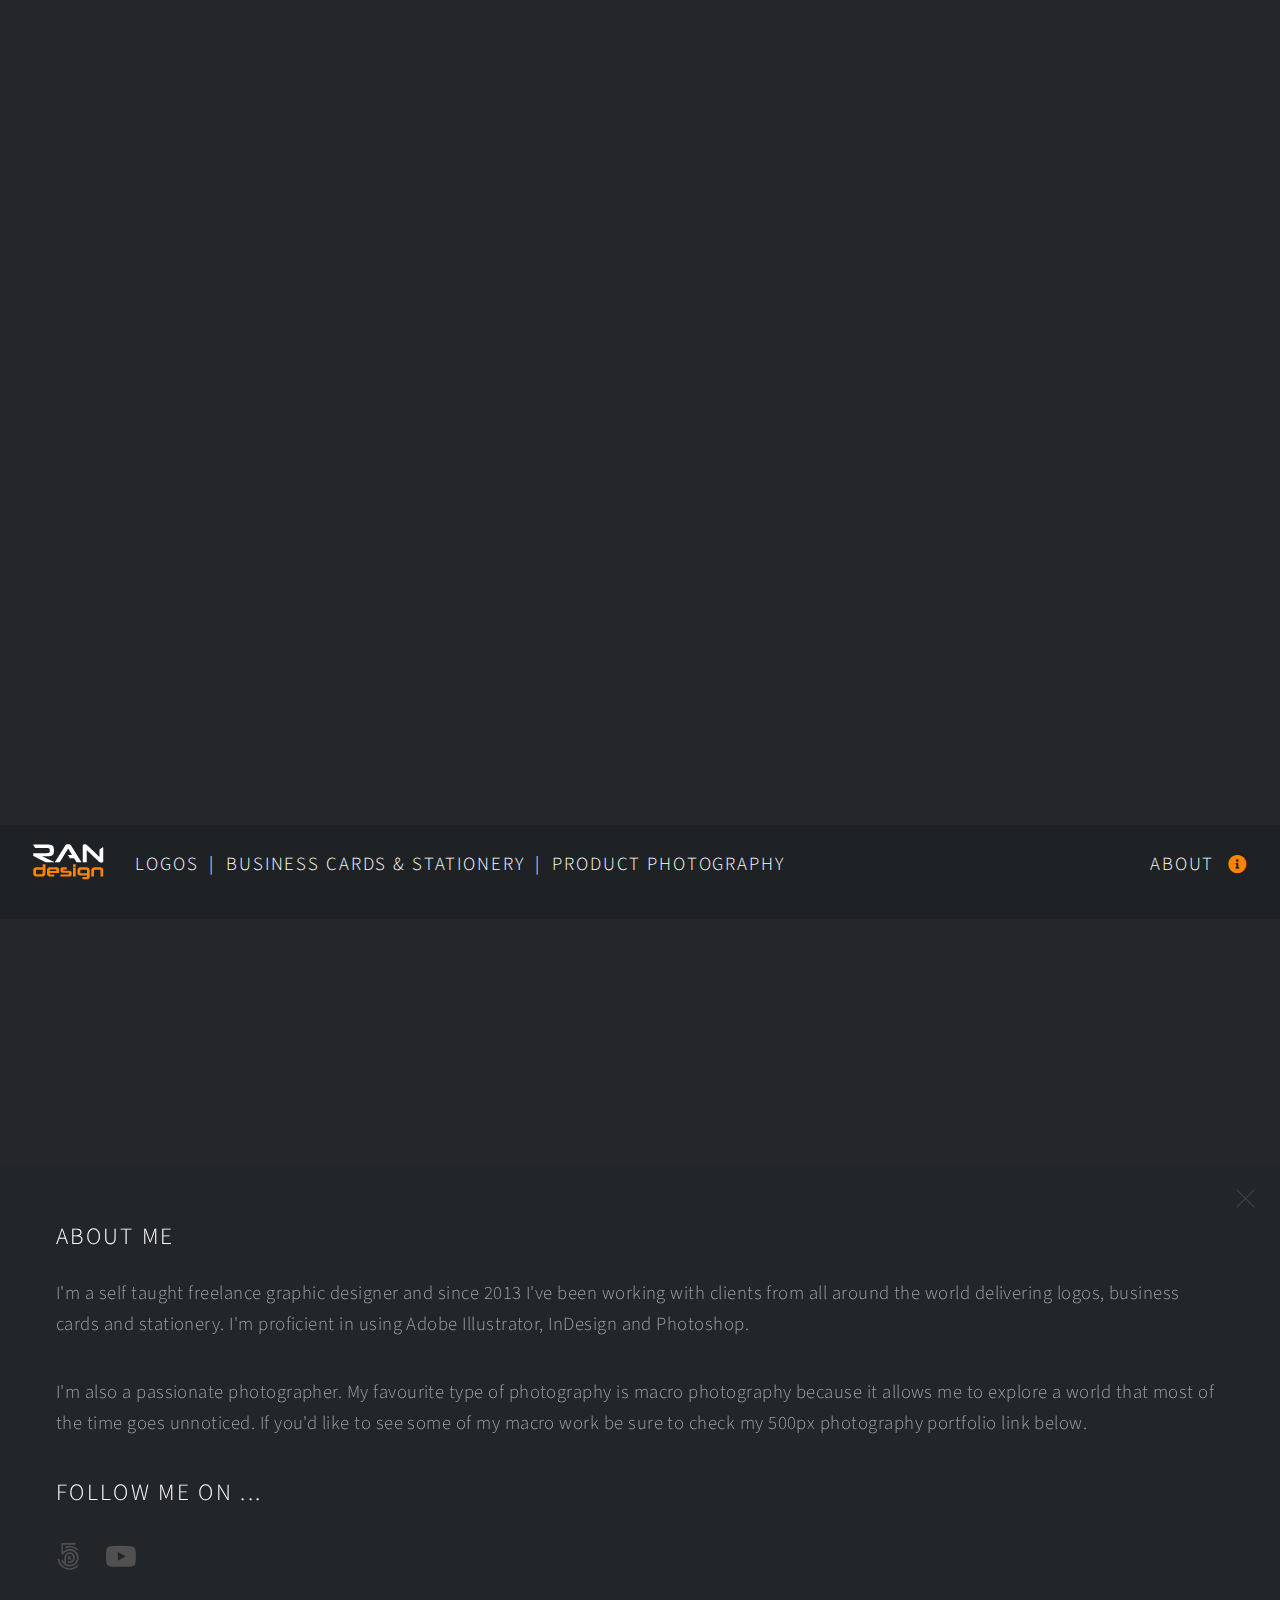
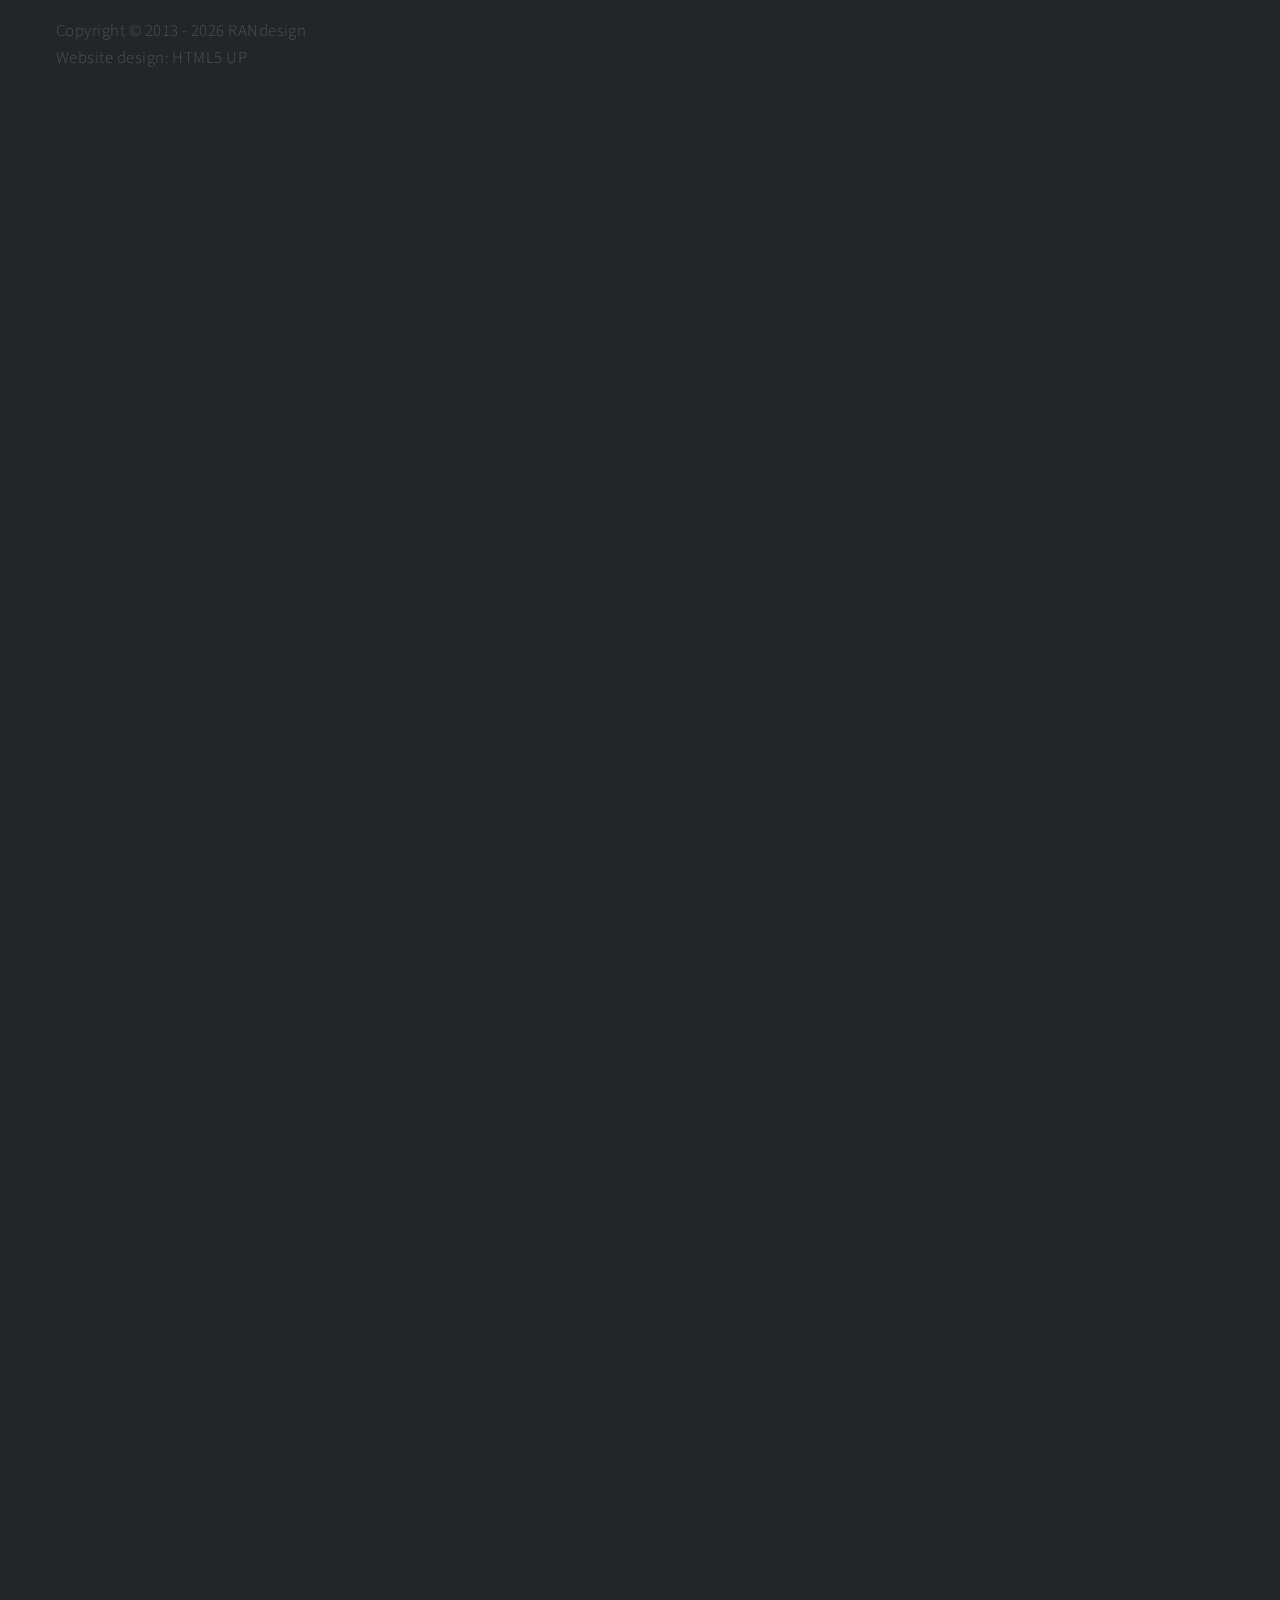
==== index.html @ d8bdd31c "Add files via upload" ====
<!DOCTYPE HTML>
<!--
	Multiverse by HTML5 UP
	html5up.net | @ajlkn
	Free for personal and commercial use under the CCA 3.0 license (html5up.net/license)
-->
<html>
	<head>
		<title>RAN Design Portfolio - Logos</title>
		<meta charset="utf-8" />
		<meta name="robots" content="noindex" />
		<meta name="viewport" content="width=device-width, initial-scale=1, user-scalable=no" />
		<link rel="stylesheet" href="assets/css/main.css" />
		<link rel="icon" type="image/png" href="/favicon.png">
		<noscript><link rel="stylesheet" href="assets/css/noscript.css" /></noscript>
	</head>
	<body class="is-preload">

		<!-- Wrapper -->
			<div id="wrapper">

				<!-- Header -->
					<header id="header">
						<h1><img src="Logo.png" alt="" /></h1>
						<!--<h1><strong>&ensp;P&thinsp;o&thinsp;r&thinsp;t&thinsp;f&thinsp;o&thinsp;l&thinsp;i&thinsp;o</strong></h1>-->
						<h1><strong>&ensp;&ensp;<a href="index.html" target="_self">Logos</a>&ensp;|&ensp;<a href="business_cards_stationery.html" target="_self">Business Cards & Stationery</a>&ensp;|&ensp;<a href="product_photography.html" target="_self">Product Photography</a></strong></h1>
						<!--<h1><a href="index.html"><strong>Multiverse</strong> by HTML5 UP</a></h1>-->
						<nav>
							<ul>
								<li><a href="#footer" class="icon solid fa-info-circle">About</a></li>
							</ul>
						</nav>
					</header>

				<!-- Main -->
					<div id="main">
						<article class="thumb">
							<a href="fulls/01.jpg" class="image"><img src="thumbs/01.jpg" alt="" /></a>
							<!--
							<h2>Magna feugiat lorem</h2>
							<p>Nunc blandit nisi ligula magna sodales lectus elementum non. Integer id venenatis velit.</p>
							-->
						</article>
						<article class="thumb">
							<a href="fulls/02.jpg" class="image"><img src="thumbs/02.jpg" alt="" /></a>
							<!--
							<h2>Nisl adipiscing</h2>
							<p>Nunc blandit nisi ligula magna sodales lectus elementum non. Integer id venenatis velit.</p>
							-->
						</article>
						<article class="thumb">
							<a href="fulls/03.jpg" class="image"><img src="thumbs/03.jpg" alt="" /></a>
							<!--
							<h2>Tempus aliquam veroeros</h2>
							<p>Nunc blandit nisi ligula magna sodales lectus elementum non. Integer id venenatis velit.</p>
							-->
						</article>
						<article class="thumb">
							<a href="fulls/04.jpg" class="image"><img src="thumbs/04.jpg" alt="" /></a>
							<!--
							<h2>Aliquam ipsum sed dolore</h2>
							<p>Nunc blandit nisi ligula magna sodales lectus elementum non. Integer id venenatis velit.</p>
							-->
						</article>
						<article class="thumb">
							<a href="fulls/05.jpg" class="image"><img src="thumbs/05.jpg" alt="" /></a>
							<!--
							<h2>Cursis aliquam nisl</h2>
							<p>Nunc blandit nisi ligula magna sodales lectus elementum non. Integer id venenatis velit.</p>
							-->
						</article>
						<article class="thumb">
							<a href="fulls/06.jpg" class="image"><img src="thumbs/06.jpg" alt="" /></a>
							<!--
							<h2>Sed consequat phasellus</h2>
							<p>Nunc blandit nisi ligula magna sodales lectus elementum non. Integer id venenatis velit.</p>
							-->
						</article>
						<article class="thumb">
							<a href="fulls/07.jpg" class="image"><img src="thumbs/07.jpg" alt="" /></a>
							<!--
							<h2>Mauris id tellus arcu</h2>
							<p>Nunc blandit nisi ligula magna sodales lectus elementum non. Integer id venenatis velit.</p>
							-->
						</article>
						<article class="thumb">
							<a href="fulls/08.jpg" class="image"><img src="thumbs/08.jpg" alt="" /></a>
							<!--
							<h2>Nunc vehicula id nulla</h2>
							<p>Nunc blandit nisi ligula magna sodales lectus elementum non. Integer id venenatis velit.</p>
							-->
						</article>
						<article class="thumb">
							<a href="fulls/09.jpg" class="image"><img src="thumbs/09.jpg" alt="" /></a>
							<!--
							<h2>Neque et faucibus viverra</h2>
							<p>Nunc blandit nisi ligula magna sodales lectus elementum non. Integer id venenatis velit.</p>
							-->
						</article>
						<article class="thumb">
							<a href="fulls/10.jpg" class="image"><img src="thumbs/10.jpg" alt="" /></a>
							<!--
							<h2>Mattis ante fermentum</h2>
							<p>Nunc blandit nisi ligula magna sodales lectus elementum non. Integer id venenatis velit.</p>
							-->
						</article>
						<article class="thumb">
							<a href="fulls/11.jpg" class="image"><img src="thumbs/11.jpg" alt="" /></a>
							<!--
							<h2>Sed ac elementum arcu</h2>
							<p>Nunc blandit nisi ligula magna sodales lectus elementum non. Integer id venenatis velit.</p>
							-->
						</article>
						<article class="thumb">
							<a href="fulls/12.jpg" class="image"><img src="thumbs/12.jpg" alt="" /></a>
							<!--
							<h2>Vehicula id nulla dignissim</h2>
							<p>Nunc blandit nisi ligula magna sodales lectus elementum non. Integer id venenatis velit.</p>
							-->
						</article>
						<article class="thumb">
							<a href="fulls/13.jpg" class="image"><img src="thumbs/13.jpg" alt="" /></a>
							<!--
							<h2>Vehicula id nulla dignissim</h2>
							<p>Nunc blandit nisi ligula magna sodales lectus elementum non. Integer id venenatis velit.</p>
							-->
						</article>
						<article class="thumb">
							<a href="fulls/14.jpg" class="image"><img src="thumbs/14.jpg" alt="" /></a>
							<!--
							<h2>Vehicula id nulla dignissim</h2>
							<p>Nunc blandit nisi ligula magna sodales lectus elementum non. Integer id venenatis velit.</p>
							-->
						</article>
						<article class="thumb">
							<a href="fulls/15.jpg" class="image"><img src="thumbs/15.jpg" alt="" /></a>
							<!--
							<h2>Vehicula id nulla dignissim</h2>
							<p>Nunc blandit nisi ligula magna sodales lectus elementum non. Integer id venenatis velit.</p>
							-->
						</article>
						<article class="thumb">
							<a href="fulls/16.jpg" class="image"><img src="thumbs/16.jpg" alt="" /></a>
							<!--
							<h2>Vehicula id nulla dignissim</h2>
							<p>Nunc blandit nisi ligula magna sodales lectus elementum non. Integer id venenatis velit.</p>
							-->
						</article>
						<article class="thumb">
							<a href="fulls/17.jpg" class="image"><img src="thumbs/17.jpg" alt="" /></a>
							<!--
							<h2>Vehicula id nulla dignissim</h2>
							<p>Nunc blandit nisi ligula magna sodales lectus elementum non. Integer id venenatis velit.</p>
							-->
						</article>
						<article class="thumb">
							<a href="fulls/18.jpg" class="image"><img src="thumbs/18.jpg" alt="" /></a>
							<!--
							<h2>Vehicula id nulla dignissim</h2>
							<p>Nunc blandit nisi ligula magna sodales lectus elementum non. Integer id venenatis velit.</p>
							-->
						</article>
						<article class="thumb">
							<a href="fulls/19.jpg" class="image"><img src="thumbs/19.jpg" alt="" /></a>
							<!--
							<h2>Vehicula id nulla dignissim</h2>
							<p>Nunc blandit nisi ligula magna sodales lectus elementum non. Integer id venenatis velit.</p>
							-->
						</article>
						<article class="thumb">
							<a href="fulls/20.jpg" class="image"><img src="thumbs/20.jpg" alt="" /></a>
							<!--
							<h2>Vehicula id nulla dignissim</h2>
							<p>Nunc blandit nisi ligula magna sodales lectus elementum non. Integer id venenatis velit.</p>
							-->
						</article>
						<article class="thumb">
							<a href="fulls/21.jpg" class="image"><img src="thumbs/21.jpg" alt="" /></a>
							<!--
							<h2>Vehicula id nulla dignissim</h2>
							<p>Nunc blandit nisi ligula magna sodales lectus elementum non. Integer id venenatis velit.</p>
							-->
						</article>
						<article class="thumb">
							<a href="fulls/22.jpg" class="image"><img src="thumbs/22.jpg" alt="" /></a>
							<!--
							<h2>Vehicula id nulla dignissim</h2>
							<p>Nunc blandit nisi ligula magna sodales lectus elementum non. Integer id venenatis velit.</p>
							-->
						</article>
						<article class="thumb">
							<a href="fulls/23.jpg" class="image"><img src="thumbs/23.jpg" alt="" /></a>
							<!--
							<h2>Vehicula id nulla dignissim</h2>
							<p>Nunc blandit nisi ligula magna sodales lectus elementum non. Integer id venenatis velit.</p>
							-->
						</article>
						<article class="thumb">
							<a href="fulls/24.jpg" class="image"><img src="thumbs/24.jpg" alt="" /></a>
							<!--
							<h2>Vehicula id nulla dignissim</h2>
							<p>Nunc blandit nisi ligula magna sodales lectus elementum non. Integer id venenatis velit.</p>
							-->
						</article>
						<article class="thumb">
							<a href="fulls/25.jpg" class="image"><img src="thumbs/25.jpg" alt="" /></a>
							<!--
							<h2>Vehicula id nulla dignissim</h2>
							<p>Nunc blandit nisi ligula magna sodales lectus elementum non. Integer id venenatis velit.</p>
							-->
						</article>
						<article class="thumb">
							<a href="fulls/26.jpg" class="image"><img src="thumbs/26.jpg" alt="" /></a>
							<!--
							<h2>Vehicula id nulla dignissim</h2>
							<p>Nunc blandit nisi ligula magna sodales lectus elementum non. Integer id venenatis velit.</p>
							-->
						</article>
						<article class="thumb">
							<a href="fulls/27.jpg" class="image"><img src="thumbs/27.jpg" alt="" /></a>
							<!--
							<h2>Vehicula id nulla dignissim</h2>
							<p>Nunc blandit nisi ligula magna sodales lectus elementum non. Integer id venenatis velit.</p>
							-->
						</article>
						<article class="thumb">
							<a href="fulls/28.jpg" class="image"><img src="thumbs/28.jpg" alt="" /></a>
							<!--
							<h2>Vehicula id nulla dignissim</h2>
							<p>Nunc blandit nisi ligula magna sodales lectus elementum non. Integer id venenatis velit.</p>
							-->
						</article>
						<article class="thumb">
							<a href="fulls/29.jpg" class="image"><img src="thumbs/29.jpg" alt="" /></a>
							<!--
							<h2>Vehicula id nulla dignissim</h2>
							<p>Nunc blandit nisi ligula magna sodales lectus elementum non. Integer id venenatis velit.</p>
							-->
						</article>
						<article class="thumb">
							<a href="fulls/30.jpg" class="image"><img src="thumbs/30.jpg" alt="" /></a>
							<!--
							<h2>Vehicula id nulla dignissim</h2>
							<p>Nunc blandit nisi ligula magna sodales lectus elementum non. Integer id venenatis velit.</p>
							-->
						</article>
						<article class="thumb">
							<a href="fulls/31.jpg" class="image"><img src="thumbs/31.jpg" alt="" /></a>
							<!--
							<h2>Vehicula id nulla dignissim</h2>
							<p>Nunc blandit nisi ligula magna sodales lectus elementum non. Integer id venenatis velit.</p>
							-->
						</article>
						<article class="thumb">
							<a href="fulls/32.jpg" class="image"><img src="thumbs/32.jpg" alt="" /></a>
							<!--
							<h2>Vehicula id nulla dignissim</h2>
							<p>Nunc blandit nisi ligula magna sodales lectus elementum non. Integer id venenatis velit.</p>
							-->
						</article>
						<article class="thumb">
							<a href="fulls/33.jpg" class="image"><img src="thumbs/33.jpg" alt="" /></a>
							<!--
							<h2>Vehicula id nulla dignissim</h2>
							<p>Nunc blandit nisi ligula magna sodales lectus elementum non. Integer id venenatis velit.</p>
							-->
						</article>
						<article class="thumb">
							<a href="fulls/34.jpg" class="image"><img src="thumbs/34.jpg" alt="" /></a>
							<!--
							<h2>Vehicula id nulla dignissim</h2>
							<p>Nunc blandit nisi ligula magna sodales lectus elementum non. Integer id venenatis velit.</p>
							-->
						</article>
						<article class="thumb">
							<a href="fulls/35.jpg" class="image"><img src="thumbs/35.jpg" alt="" /></a>
							<!--
							<h2>Vehicula id nulla dignissim</h2>
							<p>Nunc blandit nisi ligula magna sodales lectus elementum non. Integer id venenatis velit.</p>
							-->
						</article>
						<article class="thumb">
							<a href="fulls/36.jpg" class="image"><img src="thumbs/36.jpg" alt="" /></a>
							<!--
							<h2>Vehicula id nulla dignissim</h2>
							<p>Nunc blandit nisi ligula magna sodales lectus elementum non. Integer id venenatis velit.</p>
							-->
						</article>
					</div>

				<!-- Footer -->
					<footer id="footer" class="panel">
						<!-- <div class="inner split"> -->
						<div class="inner">
							<div>
								<section>
									<h2>About me</h2>
									<p>I'm a self taught freelance graphic designer and since 2013 I've been working with clients from all around the world delivering logos, business cards and stationery. I'm proficient in using Adobe Illustrator, InDesign and Photoshop.</p>
									<p>I'm also a passionate photographer. My favourite type of photography is macro photography because it allows me to explore a world that most of the time goes unnoticed. If you'd like to see some of my macro work be sure to check my 500px photography portfolio link below.</p>
								</section>
								<section>
									<h2>Follow me on ...</h2>
									<ul class="icons">
										<!--<li><a href="#" class="icon brands fa-twitter"><span class="label">Twitter</span></a></li>
										<li><a href="#" class="icon brands fa-facebook-f"><span class="label">Facebook</span></a></li>
										<li><a href="#" class="icon brands fa-instagram"><span class="label">Instagram</span></a></li>
										<li><a href="#" class="icon brands fa-github"><span class="label">GitHub</span></a></li>
										<li><a href="#" class="icon brands fa-dribbble"><span class="label">Dribbble</span></a></li>
										<li><a href="#" class="icon brands fa-linkedin-in"><span class="label">LinkedIn</span></a></li>-->
										<li><a href="https://500px.com/ranphotostudio" target="_blank" class="icon brands fa-500px"><span class="label">500px</span></a></li>
									<li><a href="https://www.youtube.com/user/RANphotovideo" target="_blank" class="icon brands fa-youtube"><span class="label">YouTube</span></a></li>
									</ul>
								</section>
								<p class="copyright">
									Copyright &copy; 2013 - <script>document.write(new Date().getFullYear());</script> RANdesign <br>
									Website design: <a href="http://html5up.net">HTML5 UP</a>
								</p>
							</div>
							<!-- <div>
								<section>
									<h2>Get in touch</h2>
									<form method="post" action="#">
										<div class="fields">
											<div class="field half">
												<input type="text" name="name" id="name" placeholder="Name" />
											</div>
											<div class="field half">
												<input type="text" name="email" id="email" placeholder="Email" />
											</div>
											<div class="field">
												<textarea name="message" id="message" rows="5" placeholder="Message"></textarea>
											</div>
										</div>
										<ul class="actions">
											<li><input type="submit" value="Send" class="primary" /></li>
											<li><input type="reset" value="Reset" /></li>
										</ul>
									</form>
								</section>
							</div> -->
						</div>
					</footer>

			</div>

		<!-- Scripts -->
			<script src="assets/js/jquery.min.js"></script>
			<script src="assets/js/jquery.poptrox.min.js"></script>
			<script src="assets/js/browser.min.js"></script>
			<script src="assets/js/breakpoints.min.js"></script>
			<script src="assets/js/util.js"></script>
			<script src="assets/js/main.js"></script>

	</body>
</html>
---- assets/css/main.css ----
@import url(fontawesome-all.min.css);
@import url("https://fonts.googleapis.com/css?family=Source+Sans+Pro:300,300italic,400,400italic");

/*
	Multiverse by HTML5 UP
	html5up.net | @ajlkn
	Free for personal and commercial use under the CCA 3.0 license (html5up.net/license)
*/

@-moz-keyframes spinner {
	0% {
		-moz-transform: rotate(0deg);
		-webkit-transform: rotate(0deg);
		-ms-transform: rotate(0deg);
		transform: rotate(0deg);
	}

	100% {
		-moz-transform: rotate(359deg);
		-webkit-transform: rotate(359deg);
		-ms-transform: rotate(359deg);
		transform: rotate(359deg);
	}
}

@-webkit-keyframes spinner {
	0% {
		-moz-transform: rotate(0deg);
		-webkit-transform: rotate(0deg);
		-ms-transform: rotate(0deg);
		transform: rotate(0deg);
	}

	100% {
		-moz-transform: rotate(359deg);
		-webkit-transform: rotate(359deg);
		-ms-transform: rotate(359deg);
		transform: rotate(359deg);
	}
}

@-ms-keyframes spinner {
	0% {
		-moz-transform: rotate(0deg);
		-webkit-transform: rotate(0deg);
		-ms-transform: rotate(0deg);
		transform: rotate(0deg);
	}

	100% {
		-moz-transform: rotate(359deg);
		-webkit-transform: rotate(359deg);
		-ms-transform: rotate(359deg);
		transform: rotate(359deg);
	}
}

@keyframes spinner {
	0% {
		-moz-transform: rotate(0deg);
		-webkit-transform: rotate(0deg);
		-ms-transform: rotate(0deg);
		transform: rotate(0deg);
	}

	100% {
		-moz-transform: rotate(359deg);
		-webkit-transform: rotate(359deg);
		-ms-transform: rotate(359deg);
		transform: rotate(359deg);
	}
}

html, body, div, span, applet, object,
iframe, h1, h2, h3, h4, h5, h6, p, blockquote,
pre, a, abbr, acronym, address, big, cite,
code, del, dfn, em, img, ins, kbd, q, s, samp,
small, strike, strong, sub, sup, tt, var, b,
u, i, center, dl, dt, dd, ol, ul, li, fieldset,
form, label, legend, table, caption, tbody,
tfoot, thead, tr, th, td, article, aside,
canvas, details, embed, figure, figcaption,
footer, header, hgroup, menu, nav, output, ruby,
section, summary, time, mark, audio, video {
	margin: 0;
	padding: 0;
	border: 0;
	font-size: 100%;
	font: inherit;
	vertical-align: baseline;}

article, aside, details, figcaption, figure,
footer, header, hgroup, menu, nav, section {
	display: block;}

body {
	line-height: 1;
}

ol, ul {
	list-style: none;
}

blockquote, q {
	quotes: none;
}

	blockquote:before, blockquote:after, q:before, q:after {
		content: '';
		content: none;
	}

table {
	border-collapse: collapse;
	border-spacing: 0;
}

body {
	-webkit-text-size-adjust: none;
}

mark {
	background-color: transparent;
	color: inherit;
}

input::-moz-focus-inner {
	border: 0;
	padding: 0;
}

input, select, textarea {
	-moz-appearance: none;
	-webkit-appearance: none;
	-ms-appearance: none;
	appearance: none;
}

/* Basic */

	@-ms-viewport {
		width: device-width;
	}

	body {
		-ms-overflow-style: scrollbar;
	}

	@media screen and (max-width: 480px) {

		html, body {
			min-width: 320px;
		}

	}

	html {
		box-sizing: border-box;
	}

	*, *:before, *:after {
		box-sizing: inherit;
	}

	body {
		background: #242629;
	}

		body.is-preload *, body.is-preload *:before, body.is-preload *:after {
			-moz-animation: none !important;
			-webkit-animation: none !important;
			-ms-animation: none !important;
			animation: none !important;
			-moz-transition: none !important;
			-webkit-transition: none !important;
			-ms-transition: none !important;
			transition: none !important;
		}

		body.is-resizing *, body.is-resizing *:before, body.is-resizing *:after {
			-moz-animation: none !important;
			-webkit-animation: none !important;
			-ms-animation: none !important;
			animation: none !important;
			-moz-transition: none !important;
			-webkit-transition: none !important;
			-ms-transition: none !important;
			transition: none !important;
		}

/* Type */

	body, input, select, textarea {
		color: #a0a0a1;
		font-family: "Source Sans Pro", Helvetica, sans-serif;
		font-size: 15pt;
		font-weight: 300;
		letter-spacing: 0.025em;
		line-height: 1.65;
	}

		@media screen and (max-width: 1680px) {

			body, input, select, textarea {
				font-size: 14pt;
			}

		}

	a {
		-moz-transition: color 0.2s ease-in-out, border-bottom-color 0.2s ease-in-out;
		-webkit-transition: color 0.2s ease-in-out, border-bottom-color 0.2s ease-in-out;
		-ms-transition: color 0.2s ease-in-out, border-bottom-color 0.2s ease-in-out;
		transition: color 0.2s ease-in-out, border-bottom-color 0.2s ease-in-out;
		border-bottom: dotted 0px;
		color: #ff8300;
		text-decoration: none;
	}

		a:hover {
			border-bottom-color: transparent;
			color: #ff8300 !important;
		}

	strong, b {
		color: #ffffff;
		font-weight: 300;
	}

	em, i {
		font-style: italic;
	}

	p {
		margin: 0 0 2em 0;
	}

	h1, h2, h3, h4, h5, h6 {
		color: #ffffff;
		font-weight: 300;
		letter-spacing: 0.1em;
		line-height: 1.5;
		margin: 0 0 1em 0;
		text-transform: uppercase;
	}

		h1 a, h2 a, h3 a, h4 a, h5 a, h6 a {
			color: inherit;
			text-decoration: none;
		}

	h1 {
		font-size: 2em;
	}

	h2 {
		font-size: 1.25em;
	}

	h3 {
		font-size: 1.1em;
	}

	h4 {
		font-size: 1em;
	}

	h5 {
		font-size: 0.9em;
	}

	h6 {
		font-size: 0.7em;
	}

	@media screen and (max-width: 736px) {

		h2 {
			font-size: 1em;
		}

		h3 {
			font-size: 0.9em;
		}

		h4 {
			font-size: 0.8em;
		}

		h5 {
			font-size: 0.7em;
		}

		h6 {
			font-size: 0.7em;
		}

	}

	sub {
		font-size: 0.8em;
		position: relative;
		top: 0.5em;
	}

	sup {
		font-size: 0.8em;
		position: relative;
		top: -0.5em;
	}

	blockquote {
		border-left: 4px #36383c;
		font-style: italic;
		margin: 0 0 2em 0;
		padding: 0.5em 0 0.5em 2em;
	}

	code {
		background: #34363b;
		border: solid 1px #36383c;
		font-family: "Courier New", monospace;
		font-size: 0.9em;
		margin: 0 0.25em;
		padding: 0.25em 0.65em;
	}

	pre {
		-webkit-overflow-scrolling: touch;
		font-family: "Courier New", monospace;
		font-size: 0.9em;
		margin: 0 0 2em 0;
	}

		pre code {
			display: block;
			line-height: 1.75;
			padding: 1em 1.5em;
			overflow-x: auto;
		}

	hr {
		border: 0;
		border-bottom: solid 1px #36383c;
		margin: 2em 0;
	}

		hr.major {
			margin: 3em 0;
		}

	.align-left {
		text-align: left;
	}

	.align-center {
		text-align: center;
	}

	.align-right {
		text-align: right;
	}

/* Button */

	input[type="submit"],
	input[type="reset"],
	input[type="button"],
	button,
	.button {
		-moz-appearance: none;
		-webkit-appearance: none;
		-ms-appearance: none;
		appearance: none;
		-moz-transition: background-color 0.2s ease-in-out, box-shadow 0.2s ease-in-out, color 0.2s ease-in-out;
		-webkit-transition: background-color 0.2s ease-in-out, box-shadow 0.2s ease-in-out, color 0.2s ease-in-out;
		-ms-transition: background-color 0.2s ease-in-out, box-shadow 0.2s ease-in-out, color 0.2s ease-in-out;
		transition: background-color 0.2s ease-in-out, box-shadow 0.2s ease-in-out, color 0.2s ease-in-out;
		background-color: transparent;
		border: 0;
		border-radius: 0;
		box-shadow: inset 0 0 0 2px #36383c;
		color: #ffffff !important;
		cursor: pointer;
		display: inline-block;
		font-size: 0.9em;
		font-weight: 300;
		height: 3.05556em;
		letter-spacing: 0.1em;
		line-height: 3.05556em;
		padding: 0 2.5em;
		text-align: center;
		text-decoration: none;
		text-transform: uppercase;
		white-space: nowrap;
	}

		input[type="submit"]:hover,
		input[type="reset"]:hover,
		input[type="button"]:hover,
		button:hover,
		.button:hover {
			box-shadow: inset 0 0 0 2px #ff8300;
			color: #ff8300 !important;
		}

			input[type="submit"]:hover:active,
			input[type="reset"]:hover:active,
			input[type="button"]:hover:active,
			button:hover:active,
			.button:hover:active {
				background-color: rgba(255, 131, 0, 0.15);
				color: #ff8300 !important;
			}

		input[type="submit"].icon,
		input[type="reset"].icon,
		input[type="button"].icon,
		button.icon,
		.button.icon {
			padding-left: 1.35em;
		}

			input[type="submit"].icon:before,
			input[type="reset"].icon:before,
			input[type="button"].icon:before,
			button.icon:before,
			.button.icon:before {
				margin-right: 0.5em;
			}

		input[type="submit"].fit,
		input[type="reset"].fit,
		input[type="button"].fit,
		button.fit,
		.button.fit {
			width: 100%;
		}

		input[type="submit"].small,
		input[type="reset"].small,
		input[type="button"].small,
		button.small,
		.button.small {
			font-size: 0.8em;
		}

		input[type="submit"].large,
		input[type="reset"].large,
		input[type="button"].large,
		button.large,
		.button.large {
			font-size: 1.35em;
		}

		input[type="submit"].primary,
		input[type="reset"].primary,
		input[type="button"].primary,
		button.primary,
		.button.primary {
			background-color: #ff8300;
			box-shadow: none;
		}

			input[type="submit"].primary:hover,
			input[type="reset"].primary:hover,
			input[type="button"].primary:hover,
			button.primary:hover,
			.button.primary:hover {
				background-color: #ff982b;
				color: #ffffff !important;
			}

				input[type="submit"].primary:hover:active,
				input[type="reset"].primary:hover:active,
				input[type="button"].primary:hover:active,
				button.primary:hover:active,
				.button.primary:hover:active {
					background-color: #287e6d;
				}

		input[type="submit"].disabled, input[type="submit"]:disabled,
		input[type="reset"].disabled,
		input[type="reset"]:disabled,
		input[type="button"].disabled,
		input[type="button"]:disabled,
		button.disabled,
		button:disabled,
		.button.disabled,
		.button:disabled {
			pointer-events: none;
			opacity: 0.35;
		}

/* Form */

	form {
		margin: 0 0 2em 0;
	}

		form > :last-child {
			margin-bottom: 0;
		}

		form > .fields {
			display: -moz-flex;
			display: -webkit-flex;
			display: -ms-flex;
			display: flex;
			-moz-flex-wrap: wrap;
			-webkit-flex-wrap: wrap;
			-ms-flex-wrap: wrap;
			flex-wrap: wrap;
			width: calc(100% + 3em);
			margin: -1.5em 0 2em -1.5em;
		}

			form > .fields > .field {
				-moz-flex-grow: 0;
				-webkit-flex-grow: 0;
				-ms-flex-grow: 0;
				flex-grow: 0;
				-moz-flex-shrink: 0;
				-webkit-flex-shrink: 0;
				-ms-flex-shrink: 0;
				flex-shrink: 0;
				padding: 1.5em 0 0 1.5em;
				width: calc(100% - 1.5em);
			}

				form > .fields > .field.half {
					width: calc(50% - 0.75em);
				}

				form > .fields > .field.third {
					width: calc(100%/3 - 0.5em);
				}

				form > .fields > .field.quarter {
					width: calc(25% - 0.375em);
				}

		@media screen and (max-width: 736px) {

			form > .fields {
				width: calc(100% + 3em);
				margin: -1.5em 0 2em -1.5em;
			}

				form > .fields > .field {
					padding: 1.5em 0 0 1.5em;
					width: calc(100% - 1.5em);
				}

					form > .fields > .field.half {
						width: calc(100% - 1.5em);
					}

					form > .fields > .field.third {
						width: calc(100% - 1.5em);
					}

					form > .fields > .field.quarter {
						width: calc(100% - 1.5em);
					}

		}

	label {
		color: #ffffff;
		display: block;
		font-size: 0.9em;
		font-weight: 300;
		margin: 0 0 1em 0;
	}

	input[type="text"],
	input[type="password"],
	input[type="email"],
	input[type="tel"],
	input[type="search"],
	input[type="url"],
	select,
	textarea {
		-moz-appearance: none;
		-webkit-appearance: none;
		-ms-appearance: none;
		appearance: none;
		background: #34363b;
		border: 0;
		border-radius: 0;
		color: #a0a0a1;
		display: block;
		outline: 0;
		padding: 0 1em;
		text-decoration: none;
		width: 100%;
	}

		input[type="text"]:invalid,
		input[type="password"]:invalid,
		input[type="email"]:invalid,
		input[type="tel"]:invalid,
		input[type="search"]:invalid,
		input[type="url"]:invalid,
		select:invalid,
		textarea:invalid {
			box-shadow: none;
		}

		input[type="text"]:focus,
		input[type="password"]:focus,
		input[type="email"]:focus,
		input[type="tel"]:focus,
		input[type="search"]:focus,
		input[type="url"]:focus,
		select:focus,
		textarea:focus {
			box-shadow: inset 0 0 0 2px #ff8300;
		}

	select {
		background-image: url("data:image/svg+xml;charset=utf8,%3Csvg xmlns='http://www.w3.org/2000/svg' width='40' height='40' preserveAspectRatio='none' viewBox='0 0 40 40'%3E%3Cpath d='M9.4,12.3l10.4,10.4l10.4-10.4c0.2-0.2,0.5-0.4,0.9-0.4c0.3,0,0.6,0.1,0.9,0.4l3.3,3.3c0.2,0.2,0.4,0.5,0.4,0.9 c0,0.4-0.1,0.6-0.4,0.9L20.7,31.9c-0.2,0.2-0.5,0.4-0.9,0.4c-0.3,0-0.6-0.1-0.9-0.4L4.3,17.3c-0.2-0.2-0.4-0.5-0.4-0.9 c0-0.4,0.1-0.6,0.4-0.9l3.3-3.3c0.2-0.2,0.5-0.4,0.9-0.4S9.1,12.1,9.4,12.3z' fill='%2336383c' /%3E%3C/svg%3E");
		background-size: 1.25rem;
		background-repeat: no-repeat;
		background-position: calc(100% - 1rem) center;
		height: 2.75em;
		padding-right: 2.75em;
		text-overflow: ellipsis;
	}

		select option {
			color: #ffffff;
			background: #242629;
		}

		select:focus::-ms-value {
			background-color: transparent;
		}

		select::-ms-expand {
			display: none;
		}

	input[type="text"],
	input[type="password"],
	input[type="email"],
	input[type="tel"],
	input[type="search"],
	input[type="url"],
	select {
		height: 2.75em;
	}

	textarea {
		padding: 0.75em 1em;
	}

	input[type="checkbox"],
	input[type="radio"] {
		-moz-appearance: none;
		-webkit-appearance: none;
		-ms-appearance: none;
		appearance: none;
		display: block;
		float: left;
		margin-right: -2em;
		opacity: 0;
		width: 1em;
		z-index: -1;
	}

		input[type="checkbox"] + label,
		input[type="radio"] + label {
			text-decoration: none;
			color: #a0a0a1;
			cursor: pointer;
			display: inline-block;
			font-size: 1em;
			font-weight: 300;
			padding-left: 2.4em;
			padding-right: 0.75em;
			position: relative;
		}

			input[type="checkbox"] + label:before,
			input[type="radio"] + label:before {
				-moz-osx-font-smoothing: grayscale;
				-webkit-font-smoothing: antialiased;
				display: inline-block;
				font-style: normal;
				font-variant: normal;
				text-rendering: auto;
				line-height: 1;
				text-transform: none !important;
				font-family: 'Font Awesome 5 Free';
				font-weight: 900;
			}

			input[type="checkbox"] + label:before,
			input[type="radio"] + label:before {
				background: #34363b;
				content: '';
				display: inline-block;
				font-size: 0.8em;
				height: 2.0625em;
				left: 0;
				line-height: 2.0625em;
				position: absolute;
				text-align: center;
				top: 0;
				width: 2.0625em;
			}

		input[type="checkbox"]:checked + label:before,
		input[type="radio"]:checked + label:before {
			background: #ff8300;
			border-color: #ff8300;
			color: #ffffff;
			content: '\f00c';
		}

		input[type="checkbox"]:focus + label:before,
		input[type="radio"]:focus + label:before {
			box-shadow: 0 0 0 2px #ff8300;
		}

	input[type="radio"] + label:before {
		border-radius: 100%;
	}

	::-webkit-input-placeholder {
		color: #707071 !important;
		opacity: 1.0;
	}

	:-moz-placeholder {
		color: #707071 !important;
		opacity: 1.0;
	}

	::-moz-placeholder {
		color: #707071 !important;
		opacity: 1.0;
	}

	:-ms-input-placeholder {
		color: #707071 !important;
		opacity: 1.0;
	}

/* Icon */

	.icon {
		text-decoration: none;
		border-bottom: none;
		position: relative;
	}

		.icon:before {
			-moz-osx-font-smoothing: grayscale;
			-webkit-font-smoothing: antialiased;
			display: inline-block;
			font-style: normal;
			font-variant: normal;
			text-rendering: auto;
			line-height: 1;
			text-transform: none !important;
			font-family: 'Font Awesome 5 Free';
			font-weight: 400;
		}

		.icon > .label {
			display: none;
		}

		.icon:before {
			line-height: inherit;
		}

		.icon.solid:before {
			font-weight: 900;
		}

		.icon.brands:before {
			font-family: 'Font Awesome 5 Brands';
		}

/* List */

	ol {
		list-style: decimal;
		margin: 0 0 2em 0;
		padding-left: 1.25em;
	}

		ol li {
			padding-left: 0.25em;
		}

	ul {
		list-style: disc;
		margin: 0 0 2em 0;
		padding-left: 1em;
	}

		ul li {
			padding-left: 0.5em;
		}

		ul.alt {
			list-style: none;
			padding-left: 0;
		}

			ul.alt li {
				border-top: solid 1px #36383c;
				padding: 0.5em 0;
			}

				ul.alt li:first-child {
					border-top: 0;
					padding-top: 0;
				}

	dl {
		margin: 0 0 2em 0;
	}

		dl dt {
			display: block;
			font-weight: 300;
			margin: 0 0 1em 0;
		}

		dl dd {
			margin-left: 2em;
		}

/* Actions */

	ul.actions {
		display: -moz-flex;
		display: -webkit-flex;
		display: -ms-flex;
		display: flex;
		cursor: default;
		list-style: none;
		margin-left: -1em;
		padding-left: 0;
	}

		ul.actions li {
			padding: 0 0 0 1em;
			vertical-align: middle;
		}

		ul.actions.special {
			-moz-justify-content: center;
			-webkit-justify-content: center;
			-ms-justify-content: center;
			justify-content: center;
			width: 100%;
			margin-left: 0;
		}

			ul.actions.special li:first-child {
				padding-left: 0;
			}

		ul.actions.stacked {
			-moz-flex-direction: column;
			-webkit-flex-direction: column;
			-ms-flex-direction: column;
			flex-direction: column;
			margin-left: 0;
		}

			ul.actions.stacked li {
				padding: 1.3em 0 0 0;
			}

				ul.actions.stacked li:first-child {
					padding-top: 0;
				}

		ul.actions.fit {
			width: calc(100% + 1em);
		}

			ul.actions.fit li {
				-moz-flex-grow: 1;
				-webkit-flex-grow: 1;
				-ms-flex-grow: 1;
				flex-grow: 1;
				-moz-flex-shrink: 1;
				-webkit-flex-shrink: 1;
				-ms-flex-shrink: 1;
				flex-shrink: 1;
				width: 100%;
			}

				ul.actions.fit li > * {
					width: 100%;
				}

			ul.actions.fit.stacked {
				width: 100%;
			}

		@media screen and (max-width: 480px) {

			ul.actions:not(.fixed) {
				-moz-flex-direction: column;
				-webkit-flex-direction: column;
				-ms-flex-direction: column;
				flex-direction: column;
				margin-left: 0;
				width: 100% !important;
			}

				ul.actions:not(.fixed) li {
					-moz-flex-grow: 1;
					-webkit-flex-grow: 1;
					-ms-flex-grow: 1;
					flex-grow: 1;
					-moz-flex-shrink: 1;
					-webkit-flex-shrink: 1;
					-ms-flex-shrink: 1;
					flex-shrink: 1;
					padding: 1em 0 0 0;
					text-align: center;
					width: 100%;
				}

					ul.actions:not(.fixed) li > * {
						width: 100%;
					}

					ul.actions:not(.fixed) li:first-child {
						padding-top: 0;
					}

					ul.actions:not(.fixed) li input[type="submit"],
					ul.actions:not(.fixed) li input[type="reset"],
					ul.actions:not(.fixed) li input[type="button"],
					ul.actions:not(.fixed) li button,
					ul.actions:not(.fixed) li .button {
						width: 100%;
					}

						ul.actions:not(.fixed) li input[type="submit"].icon:before,
						ul.actions:not(.fixed) li input[type="reset"].icon:before,
						ul.actions:not(.fixed) li input[type="button"].icon:before,
						ul.actions:not(.fixed) li button.icon:before,
						ul.actions:not(.fixed) li .button.icon:before {
							margin-left: -0.5rem;
						}

		}

/* Icons */

	ul.icons {
		cursor: default;
		list-style: none;
		padding-left: 0;
	}

		ul.icons li {
			display: inline-block;
			padding: 0 1em 0 0;
		}

			ul.icons li:last-child {
				padding-right: 0;
			}

			ul.icons li .icon {
				color: #505051;
			}

				ul.icons li .icon:before {
					font-size: 1.5em;
				}

/* Table */

	.table-wrapper {
		-webkit-overflow-scrolling: touch;
		overflow-x: auto;
	}

	table {
		margin: 0 0 2em 0;
		width: 100%;
	}

		table tbody tr {
			border: solid 1px #36383c;
			border-left: 0;
			border-right: 0;
		}

			table tbody tr:nth-child(2n + 1) {
				background-color: #34363b;
			}

		table td {
			padding: 0.75em 0.75em;
		}

		table th {
			color: #ffffff;
			font-size: 0.9em;
			font-weight: 300;
			padding: 0 0.75em 0.75em 0.75em;
			text-align: left;
		}

		table thead {
			border-bottom: solid 2px #36383c;
		}

		table tfoot {
			border-top: solid 2px #36383c;
		}

		table.alt {
			border-collapse: separate;
		}

			table.alt tbody tr td {
				border: solid 1px #36383c;
				border-left-width: 0;
				border-top-width: 0;
			}

				table.alt tbody tr td:first-child {
					border-left-width: 1px;
				}

			table.alt tbody tr:first-child td {
				border-top-width: 1px;
			}

			table.alt thead {
				border-bottom: 0;
			}

			table.alt tfoot {
				border-top: 0;
			}

/* Panel */

	.panel {
		padding: 4em 4em 2em 4em ;
		-moz-transform: translateY(100vh);
		-webkit-transform: translateY(100vh);
		-ms-transform: translateY(100vh);
		transform: translateY(100vh);
		-moz-transition: -moz-transform 0.5s ease;
		-webkit-transition: -webkit-transform 0.5s ease;
		-ms-transition: -ms-transform 0.5s ease;
		transition: transform 0.5s ease;
		-webkit-overflow-scrolling: touch;
		background: rgba(36, 38, 41, 0.975);
		bottom: 4em;
		left: 0;
		max-height: calc(80vh - 4em);
		overflow-y: auto;
		position: fixed;
		width: 100%;
		z-index: 10001;
	}

		.panel.active {
			-moz-transform: translateY(1px);
			-webkit-transform: translateY(1px);
			-ms-transform: translateY(1px);
			transform: translateY(1px);
		}

		.panel > .inner {
			margin: 0 auto;
			max-width: 100%;
			width: 75em;
		}

			.panel > .inner.split {
				display: -moz-flex;
				display: -webkit-flex;
				display: -ms-flex;
				display: flex;
			}

				.panel > .inner.split > div {
					margin-left: 4em;
					width: 50%;
				}

				.panel > .inner.split > :first-child {
					margin-left: 0;
				}

		.panel > .closer {
			-moz-transition: opacity 0.2s ease-in-out;
			-webkit-transition: opacity 0.2s ease-in-out;
			-ms-transition: opacity 0.2s ease-in-out;
			transition: opacity 0.2s ease-in-out;
			background-image: url("images/close.svg");
			background-position: center;
			background-repeat: no-repeat;
			background-size: 3em;
			cursor: pointer;
			height: 5em;
			opacity: 0.25;
			position: absolute;
			right: 0;
			top: 0;
			width: 5em;
			z-index: 2;
		}

			.panel > .closer:hover {
				opacity: 1.0;
			}

		@media screen and (max-width: 1280px) {

			.panel {
				padding: 3em 3em 1em 3em ;
			}

				.panel > .inner.split > div {
					margin-left: 3em;
				}

				.panel > .closer {
					background-size: 2.5em;
					background-position: 75% 25%;
				}

		}

		@media screen and (max-width: 980px) {

			.panel > .inner.split {
				-moz-flex-direction: column;
				-webkit-flex-direction: column;
				-ms-flex-direction: column;
				flex-direction: column;
			}

				.panel > .inner.split > div {
					margin-left: 0;
					width: 100%;
				}

		}

		@media screen and (max-width: 840px) {

			.panel {
				-moz-transform: translateY(-100vh);
				-webkit-transform: translateY(-100vh);
				-ms-transform: translateY(-100vh);
				transform: translateY(-100vh);
				padding: 4em 2em 2em 2em ;
				bottom: auto;
				top: calc(4em - 1px);
			}

				.panel.active {
					-moz-transform: translateY(0);
					-webkit-transform: translateY(0);
					-ms-transform: translateY(0);
					transform: translateY(0);
				}

		}

/* Poptrox Popup */

	.poptrox-overlay {
		-webkit-tap-highlight-color: rgba(255, 255, 255, 0);
	}

	.poptrox-popup {
		background: rgba(31, 34, 36, 0.925);
		box-shadow: 0 1em 3em 0.5em rgba(0, 0, 0, 0.25);
		cursor: default;
	}

		.poptrox-popup:before {
			-moz-transition: opacity 0.2s ease-in-out;
			-webkit-transition: opacity 0.2s ease-in-out;
			-ms-transition: opacity 0.2s ease-in-out;
			transition: opacity 0.2s ease-in-out;
			/*
			background-image: -moz-linear-gradient(to left, rgba(31,34,36,0.35), rgba(31,34,36,0) 10em, rgba(31,34,36,0)), -moz-linear-gradient(to right, rgba(31,34,36,0.35), rgba(31,34,36,0) 10em, rgba(31,34,36,0));
			background-image: -webkit-linear-gradient(to left, rgba(31,34,36,0.35), rgba(31,34,36,0) 10em, rgba(31,34,36,0)), -webkit-linear-gradient(to right, rgba(31,34,36,0.35), rgba(31,34,36,0) 10em, rgba(31,34,36,0));
			background-image: -ms-linear-gradient(to left, rgba(31,34,36,0.35), rgba(31,34,36,0) 10em, rgba(31,34,36,0)), -ms-linear-gradient(to right, rgba(31,34,36,0.35), rgba(31,34,36,0) 10em, rgba(31,34,36,0));
			background-image: linear-gradient(to left, rgba(31,34,36,0.35), rgba(31,34,36,0) 10em, rgba(31,34,36,0)), linear-gradient(to right, rgba(31,34,36,0.35), rgba(31,34,36,0) 10em, rgba(31,34,36,0));
			*/
			content: '';
			display: block;
			height: 100%;
			left: 0;
			position: absolute;
			top: 0;
			width: 100%;
			z-index: 1;
			opacity: 1;
		}

		.poptrox-popup .closer {
			-moz-transition: opacity 0.2s ease-in-out;
			-webkit-transition: opacity 0.2s ease-in-out;
			-ms-transition: opacity 0.2s ease-in-out;
			transition: opacity 0.2s ease-in-out;
			background-image: url("images/close.svg");
			background-position: center;
			background-repeat: no-repeat;
			background-size: 3em;
			height: 5em;
			opacity: 0;
			position: absolute;
			right: 0;
			top: 0;
			width: 5em;
			z-index: 2;
		}

		.poptrox-popup .nav-previous,
		.poptrox-popup .nav-next {
			-moz-transition: opacity 0.2s ease-in-out;
			-webkit-transition: opacity 0.2s ease-in-out;
			-ms-transition: opacity 0.2s ease-in-out;
			transition: opacity 0.2s ease-in-out;
			background-image: url("images/arrow.svg");
			background-position: center;
			background-repeat: no-repeat;
			background-size: 5em;
			cursor: pointer;
			height: 8em;
			margin-top: -4em;
			opacity: 0;
			position: absolute;
			top: 50%;
			width: 6em;
			z-index: 2;
		}

		.poptrox-popup .nav-previous {
			-moz-transform: scaleX(-1);
			-webkit-transform: scaleX(-1);
			-ms-transform: scaleX(-1);
			transform: scaleX(-1);
			left: 0;
		}

		.poptrox-popup .nav-next {
			right: 0;
		}

		.poptrox-popup .caption {
			padding: 2em 2em 0.1em 2em ;
			/*
			background-image: -moz-linear-gradient(to top, rgba(16,16,16,0.45) 25%, rgba(16,16,16,0) 100%);
			background-image: -webkit-linear-gradient(to top, rgba(16,16,16,0.45) 25%, rgba(16,16,16,0) 100%);
			background-image: -ms-linear-gradient(to top, rgba(16,16,16,0.45) 25%, rgba(16,16,16,0) 100%);
			background-image: linear-gradient(to top, rgba(16,16,16,0.45) 25%, rgba(16,16,16,0) 100%);
			*/
			bottom: 0;
			cursor: default;
			left: 0;
			position: absolute;
			text-align: left;
			width: 100%;
			z-index: 2;
		}

			.poptrox-popup .caption h2, .poptrox-popup .caption h3, .poptrox-popup .caption h4, .poptrox-popup .caption h5, .poptrox-popup .caption h6 {
				margin: 0 0 0.5em 0;
			}

			.poptrox-popup .caption p {
				color: #ffffff;
			}

		.poptrox-popup .loader {
			-moz-animation: spinner 1s infinite linear !important;
			-webkit-animation: spinner 1s infinite linear !important;
			-ms-animation: spinner 1s infinite linear !important;
			animation: spinner 1s infinite linear !important;
			background-image: url("images/spinner.svg");
			background-position: center;
			background-repeat: no-repeat;
			background-size: contain;
			display: block;
			font-size: 2em;
			height: 2em;
			left: 50%;
			line-height: 2em;
			margin: -1em 0 0 -1em;
			opacity: 0.25;
			position: absolute;
			text-align: center;
			top: 50%;
			width: 2em;
		}

		.poptrox-popup:hover .closer,
		.poptrox-popup:hover .nav-previous,
		.poptrox-popup:hover .nav-next {
			opacity: 0.5;
		}

			.poptrox-popup:hover .closer:hover,
			.poptrox-popup:hover .nav-previous:hover,
			.poptrox-popup:hover .nav-next:hover {
				opacity: 1.0;
			}

		.poptrox-popup.loading:before {
			opacity: 0;
		}

		body.touch .poptrox-popup .closer,
		body.touch .poptrox-popup .nav-previous,
		body.touch .poptrox-popup .nav-next {
			opacity: 1.0 !important;
		}

		@media screen and (max-width: 980px) {

			.poptrox-popup .closer {
				background-size: 3em;
			}

			.poptrox-popup .nav-previous,
			.poptrox-popup .nav-next {
				background-size: 4em;
			}

		}

		@media screen and (max-width: 736px) {

			.poptrox-popup:before {
				display: none;
			}

			.poptrox-popup .caption {
				display: none !important;
			}

			.poptrox-popup .closer,
			.poptrox-popup .nav-previous,
			.poptrox-popup .nav-next {
				display: none !important;
			}

		}

/* Wrapper */

	#wrapper {
		-moz-transition: -moz-filter 0.5s ease, -webkit-filter 0.5s ease, -ms-filter 0.5s ease, -moz-filter 0.5s ease;
		-webkit-transition: -moz-filter 0.5s ease, -webkit-filter 0.5s ease, -ms-filter 0.5s ease, -webkit-filter 0.5s ease;
		-ms-transition: -moz-filter 0.5s ease, -webkit-filter 0.5s ease, -ms-filter 0.5s ease, -ms-filter 0.5s ease;
		transition: -moz-filter 0.5s ease, -webkit-filter 0.5s ease, -ms-filter 0.5s ease, filter 0.5s ease;
		position: relative;
	}

		#wrapper:after {
			pointer-events: none;
			-moz-transition: opacity 0.5s ease, visibility 0.5s;
			-webkit-transition: opacity 0.5s ease, visibility 0.5s;
			-ms-transition: opacity 0.5s ease, visibility 0.5s;
			transition: opacity 0.5s ease, visibility 0.5s;
			background: rgba(36, 38, 41, 0.5);
			content: '';
			display: block;
			height: 100%;
			left: 0;
			opacity: 0;
			position: absolute;
			top: 0;
			visibility: hidden;
			width: 100%;
			z-index: 1;
		}

			body.ie #wrapper:after {
				background: rgba(36, 38, 41, 0.8);
			}

		body.modal-active #wrapper {
			-moz-filter: blur(8px);
			-webkit-filter: blur(8px);
			-ms-filter: blur(8px);
			filter: blur(8px);
		}

			body.modal-active #wrapper:after {
				pointer-events: auto;
				opacity: 1;
				visibility: visible;
				z-index: 10003;
			}

		#wrapper:before {
			-moz-animation: spinner 1s infinite linear !important;
			-webkit-animation: spinner 1s infinite linear !important;
			-ms-animation: spinner 1s infinite linear !important;
			animation: spinner 1s infinite linear !important;
			pointer-events: none;
			-moz-transition: top 0.75s ease-in-out, opacity 0.35s ease-out, visibility 0.35s;
			-webkit-transition: top 0.75s ease-in-out, opacity 0.35s ease-out, visibility 0.35s;
			-ms-transition: top 0.75s ease-in-out, opacity 0.35s ease-out, visibility 0.35s;
			transition: top 0.75s ease-in-out, opacity 0.35s ease-out, visibility 0.35s;
			background-image: url("images/spinner.svg");
			background-position: center;
			background-repeat: no-repeat;
			background-size: contain;
			content: '';
			display: block;
			font-size: 2em;
			height: 2em;
			left: 50%;
			line-height: 2em;
			margin: -1em 0 0 -1em;
			opacity: 0;
			position: fixed;
			text-align: center;
			top: 75%;
			visibility: hidden;
			width: 2em;
		}

		body.is-preload #wrapper:before {
			-moz-transition: opacity 1s ease-out !important;
			-webkit-transition: opacity 1s ease-out !important;
			-ms-transition: opacity 1s ease-out !important;
			transition: opacity 1s ease-out !important;
			-moz-transition-delay: 0.5s !important;
			-webkit-transition-delay: 0.5s !important;
			-ms-transition-delay: 0.5s !important;
			transition-delay: 0.5s !important;
			opacity: 0.25;
			top: 50%;
			visibility: visible;
		}

/* Header */

	body {
		padding: 0 0 4em 0;
	}

	#header {
		-moz-transform: translateY(0);
		-webkit-transform: translateY(0);
		-ms-transform: translateY(0);
		transform: translateY(0);
		-moz-transition: -moz-transform 1s ease;
		-webkit-transition: -webkit-transform 1s ease;
		-ms-transition: -ms-transform 1s ease;
		transition: transform 1s ease;
		-moz-user-select: none;
		-ms-user-select: none;
		-webkit-user-select: none;
		background: #1f2224;
		bottom: -1em;
		height: 5em;
		left: 0;
		line-height: 4em;
		padding: 0 1.5em;
		position: fixed;
		user-select: none;
		width: 100%;
		z-index: 10002;
	}

		body.is-preload #header {
			-moz-transform: translateY(4em);
			-webkit-transform: translateY(4em);
			-ms-transform: translateY(4em);
			transform: translateY(4em);
		}

		#header h1 {
			color: #a0a0a1;
			display: inline-block;
			font-size: 1em;
			line-height: 1;
			margin: 0;
			vertical-align: middle;
		}

			#header h1 a {
				border: 0;
				color: inherit;
			}

				#header h1 a:hover {
					color: #ff8300 !important;
				}

		#header nav {
			position: absolute;
			right: 0;
			top: 0;
		}

			#header nav > ul {
				list-style: none;
				margin: 0;
				padding: 0;
			}

				#header nav > ul > li {
					display: inline-block;
					padding: 0;
				}

					#header nav > ul > li a {
						-moz-transition: background-color 0.5s ease;
						-webkit-transition: background-color 0.5s ease;
						-ms-transition: background-color 0.5s ease;
						transition: background-color 0.5s ease;
						border: 0;
						color: #ffffff;
						display: inline-block;
						letter-spacing: 0.1em;
						padding: 0.1em 1.65em;
						text-transform: uppercase;
					}

						#header nav > ul > li a.icon:before {
							color: #ff8300;
							float: right;
							margin-left: 0.75em;
						}

						#header nav > ul > li a:hover {
							color: #ff8300 !important;
						}

						#header nav > ul > li a.active {
							background-color: #242629;
						}

	@media screen and (max-width: 1000px) {

			#header h1 {
				font-size: 0.8em;
			}

			#header nav > ul > li a {
				font-size: 1em;
				padding: 0.1em 1.15em;
			}

	}
						
	@media screen and (max-width: 840px) {

		body {
			padding: 4em 0 0 0;
		}

		#header {
			-moz-transform: translateY(0);
			-webkit-transform: translateY(0);
			-ms-transform: translateY(0);
			transform: translateY(0);
			bottom: auto;
			height: 4em;
			padding: 0 1em;
			top: 0;
		}

			body.is-preload #header {
				-moz-transform: translateY(-3.4em);
				-webkit-transform: translateY(-3.4em);
				-ms-transform: translateY(-3.4em);
				transform: translateY(-3.4em);
			}

			#header h1 {
				font-size: 0.7em;
			}

			#header nav > ul > li a {
				font-size: 1em;
				padding: 0.1em 1.15em;
			}

	}
	
	@media screen and (max-width: 755px) {

		body {
			padding: 4em 0 0 0;
		}

		#header {
			-moz-transform: translateY(0);
			-webkit-transform: translateY(0);
			-ms-transform: translateY(0);
			transform: translateY(0);
			bottom: auto;
			height: 4em;
			padding: 0 1em;
			top: 0;
		}

			body.is-preload #header {
				-moz-transform: translateY(-3.4em);
				-webkit-transform: translateY(-3.4em);
				-ms-transform: translateY(-3.4em);
				transform: translateY(-3.4em);
			}

			#header h1 {
				font-size: 0em;
			}

			#header nav > ul > li a {
				font-size: 1em;
				padding: 0.1em 1.15em;
			}

	}

/* Main */

	#main {
		-moz-transition: -moz-filter 0.5s ease, -webkit-filter 0.5s ease, -ms-filter 0.5s ease, -moz-filter 0.5s ease;
		-webkit-transition: -moz-filter 0.5s ease, -webkit-filter 0.5s ease, -ms-filter 0.5s ease, -webkit-filter 0.5s ease;
		-ms-transition: -moz-filter 0.5s ease, -webkit-filter 0.5s ease, -ms-filter 0.5s ease, -ms-filter 0.5s ease;
		transition: -moz-filter 0.5s ease, -webkit-filter 0.5s ease, -ms-filter 0.5s ease, filter 0.5s ease;
		display: -moz-flex;
		display: -webkit-flex;
		display: -ms-flex;
		display: flex;
		-moz-flex-wrap: wrap;
		-webkit-flex-wrap: wrap;
		-ms-flex-wrap: wrap;
		flex-wrap: wrap;
		-webkit-tap-highlight-color: rgba(255, 255, 255, 0);
	}

		#main .thumb {
			-moz-transition: opacity 1.25s ease-in-out;
			-webkit-transition: opacity 1.25s ease-in-out;
			-ms-transition: opacity 1.25s ease-in-out;
			transition: opacity 1.25s ease-in-out;
			pointer-events: auto;
			-webkit-tap-highlight-color: rgba(255, 255, 255, 0);
			opacity: 1;
			overflow: hidden;
			position: relative;
		}

			#main .thumb:after {
				/*
				background-image: -moz-linear-gradient(to top, rgba(10,17,25,0.35) 5%, rgba(10,17,25,0) 35%);
				background-image: -webkit-linear-gradient(to top, rgba(10,17,25,0.35) 5%, rgba(10,17,25,0) 35%);
				background-image: -ms-linear-gradient(to top, rgba(10,17,25,0.35) 5%, rgba(10,17,25,0) 35%);
				background-image: linear-gradient(to top, rgba(10,17,25,0.35) 5%, rgba(10,17,25,0) 35%);
				*/
				pointer-events: none;
				background-size: cover;
				content: '';
				display: block;
				height: 100%;
				left: 0;
				position: absolute;
				top: 0;
				width: 100%;
			}

			#main .thumb > .image {
				-webkit-tap-highlight-color: rgba(255, 255, 255, 0);
				background-position: center;
				background-repeat: no-repeat;
				background-size: cover;
				border: 0;
				height: 100%;
				left: 0;
				position: absolute;
				top: 0;
				width: 100%;
			}

			#main .thumb > h2 {
				pointer-events: none;
				bottom: 1.875em;
				font-size: 0.8em;
				left: 2.1875em;
				margin: 0;
				position: absolute;
				z-index: 1;
			}

			#main .thumb > p {
				display: none;
			}

		#main:after {
			pointer-events: none;
			-moz-transition: opacity 0.5s ease, visibility 0.5s;
			-webkit-transition: opacity 0.5s ease, visibility 0.5s;
			-ms-transition: opacity 0.5s ease, visibility 0.5s;
			transition: opacity 0.5s ease, visibility 0.5s;
			background: rgba(36, 38, 41, 0.25);
			content: '';
			display: block;
			height: 100%;
			left: 0;
			opacity: 0;
			position: absolute;
			top: 0;
			visibility: hidden;
			width: 100%;
			z-index: 1;
		}

			body.ie #main:after {
				background: rgba(36, 38, 41, 0.55);
			}

		body.content-active #main {
			-moz-filter: blur(6px);
			-webkit-filter: blur(6px);
			-ms-filter: blur(6px);
			filter: blur(6px);
		}

			body.content-active #main:after {
				pointer-events: auto;
				opacity: 1;
				visibility: visible;
			}

		body.is-preload #main .thumb {
			pointer-events: none;
			opacity: 0;
		}

		#main .thumb {
			-moz-transition-delay: 2.525s;
			-webkit-transition-delay: 2.525s;
			-ms-transition-delay: 2.525s;
			transition-delay: 2.525s;
			height: calc(40vh - 2em);
			min-height: 20em;
			width: 25%;
		}

			#main .thumb:nth-child(1) {
				-moz-transition-delay: 0.65s;
				-webkit-transition-delay: 0.65s;
				-ms-transition-delay: 0.65s;
				transition-delay: 0.65s;
			}

			#main .thumb:nth-child(2) {
				-moz-transition-delay: 0.8s;
				-webkit-transition-delay: 0.8s;
				-ms-transition-delay: 0.8s;
				transition-delay: 0.8s;
			}

			#main .thumb:nth-child(3) {
				-moz-transition-delay: 0.95s;
				-webkit-transition-delay: 0.95s;
				-ms-transition-delay: 0.95s;
				transition-delay: 0.95s;
			}

			#main .thumb:nth-child(4) {
				-moz-transition-delay: 1.1s;
				-webkit-transition-delay: 1.1s;
				-ms-transition-delay: 1.1s;
				transition-delay: 1.1s;
			}

			#main .thumb:nth-child(5) {
				-moz-transition-delay: 1.25s;
				-webkit-transition-delay: 1.25s;
				-ms-transition-delay: 1.25s;
				transition-delay: 1.25s;
			}

			#main .thumb:nth-child(6) {
				-moz-transition-delay: 1.4s;
				-webkit-transition-delay: 1.4s;
				-ms-transition-delay: 1.4s;
				transition-delay: 1.4s;
			}

			#main .thumb:nth-child(7) {
				-moz-transition-delay: 1.55s;
				-webkit-transition-delay: 1.55s;
				-ms-transition-delay: 1.55s;
				transition-delay: 1.55s;
			}

			#main .thumb:nth-child(8) {
				-moz-transition-delay: 1.7s;
				-webkit-transition-delay: 1.7s;
				-ms-transition-delay: 1.7s;
				transition-delay: 1.7s;
			}

			#main .thumb:nth-child(9) {
				-moz-transition-delay: 1.85s;
				-webkit-transition-delay: 1.85s;
				-ms-transition-delay: 1.85s;
				transition-delay: 1.85s;
			}

			#main .thumb:nth-child(10) {
				-moz-transition-delay: 2s;
				-webkit-transition-delay: 2s;
				-ms-transition-delay: 2s;
				transition-delay: 2s;
			}

			#main .thumb:nth-child(11) {
				-moz-transition-delay: 2.15s;
				-webkit-transition-delay: 2.15s;
				-ms-transition-delay: 2.15s;
				transition-delay: 2.15s;
			}

			#main .thumb:nth-child(12) {
				-moz-transition-delay: 2.3s;
				-webkit-transition-delay: 2.3s;
				-ms-transition-delay: 2.3s;
				transition-delay: 2.3s;
			}

		@media screen and (max-width: 1680px) {

			#main .thumb {
				-moz-transition-delay: 2.075s;
				-webkit-transition-delay: 2.075s;
				-ms-transition-delay: 2.075s;
				transition-delay: 2.075s;
				height: calc(40vh - 2em);
				min-height: 20em;
				width: 33.33333%;
			}

				#main .thumb:nth-child(1) {
					-moz-transition-delay: 0.65s;
					-webkit-transition-delay: 0.65s;
					-ms-transition-delay: 0.65s;
					transition-delay: 0.65s;
				}

				#main .thumb:nth-child(2) {
					-moz-transition-delay: 0.8s;
					-webkit-transition-delay: 0.8s;
					-ms-transition-delay: 0.8s;
					transition-delay: 0.8s;
				}

				#main .thumb:nth-child(3) {
					-moz-transition-delay: 0.95s;
					-webkit-transition-delay: 0.95s;
					-ms-transition-delay: 0.95s;
					transition-delay: 0.95s;
				}

				#main .thumb:nth-child(4) {
					-moz-transition-delay: 1.1s;
					-webkit-transition-delay: 1.1s;
					-ms-transition-delay: 1.1s;
					transition-delay: 1.1s;
				}

				#main .thumb:nth-child(5) {
					-moz-transition-delay: 1.25s;
					-webkit-transition-delay: 1.25s;
					-ms-transition-delay: 1.25s;
					transition-delay: 1.25s;
				}

				#main .thumb:nth-child(6) {
					-moz-transition-delay: 1.4s;
					-webkit-transition-delay: 1.4s;
					-ms-transition-delay: 1.4s;
					transition-delay: 1.4s;
				}

				#main .thumb:nth-child(7) {
					-moz-transition-delay: 1.55s;
					-webkit-transition-delay: 1.55s;
					-ms-transition-delay: 1.55s;
					transition-delay: 1.55s;
				}

				#main .thumb:nth-child(8) {
					-moz-transition-delay: 1.7s;
					-webkit-transition-delay: 1.7s;
					-ms-transition-delay: 1.7s;
					transition-delay: 1.7s;
				}

				#main .thumb:nth-child(9) {
					-moz-transition-delay: 1.85s;
					-webkit-transition-delay: 1.85s;
					-ms-transition-delay: 1.85s;
					transition-delay: 1.85s;
				}

		}

		@media screen and (max-width: 1280px) {

			#main .thumb {
				-moz-transition-delay: 1.625s;
				-webkit-transition-delay: 1.625s;
				-ms-transition-delay: 1.625s;
				transition-delay: 1.625s;
				height: calc(40vh - 2em);
				min-height: 20em;
				width: 50%;
			}

				#main .thumb:nth-child(1) {
					-moz-transition-delay: 0.65s;
					-webkit-transition-delay: 0.65s;
					-ms-transition-delay: 0.65s;
					transition-delay: 0.65s;
				}

				#main .thumb:nth-child(2) {
					-moz-transition-delay: 0.8s;
					-webkit-transition-delay: 0.8s;
					-ms-transition-delay: 0.8s;
					transition-delay: 0.8s;
				}

				#main .thumb:nth-child(3) {
					-moz-transition-delay: 0.95s;
					-webkit-transition-delay: 0.95s;
					-ms-transition-delay: 0.95s;
					transition-delay: 0.95s;
				}

				#main .thumb:nth-child(4) {
					-moz-transition-delay: 1.1s;
					-webkit-transition-delay: 1.1s;
					-ms-transition-delay: 1.1s;
					transition-delay: 1.1s;
				}

				#main .thumb:nth-child(5) {
					-moz-transition-delay: 1.25s;
					-webkit-transition-delay: 1.25s;
					-ms-transition-delay: 1.25s;
					transition-delay: 1.25s;
				}

				#main .thumb:nth-child(6) {
					-moz-transition-delay: 1.4s;
					-webkit-transition-delay: 1.4s;
					-ms-transition-delay: 1.4s;
					transition-delay: 1.4s;
				}

		}

		@media screen and (max-width: 980px) {

			#main .thumb {
				-moz-transition-delay: 2.075s;
				-webkit-transition-delay: 2.075s;
				-ms-transition-delay: 2.075s;
				transition-delay: 2.075s;
				height: calc(28.57143vh - 1.33333em);
				min-height: 18em;
				width: 50%;
			}

				#main .thumb:nth-child(1) {
					-moz-transition-delay: 0.65s;
					-webkit-transition-delay: 0.65s;
					-ms-transition-delay: 0.65s;
					transition-delay: 0.65s;
				}

				#main .thumb:nth-child(2) {
					-moz-transition-delay: 0.8s;
					-webkit-transition-delay: 0.8s;
					-ms-transition-delay: 0.8s;
					transition-delay: 0.8s;
				}

				#main .thumb:nth-child(3) {
					-moz-transition-delay: 0.95s;
					-webkit-transition-delay: 0.95s;
					-ms-transition-delay: 0.95s;
					transition-delay: 0.95s;
				}

				#main .thumb:nth-child(4) {
					-moz-transition-delay: 1.1s;
					-webkit-transition-delay: 1.1s;
					-ms-transition-delay: 1.1s;
					transition-delay: 1.1s;
				}

				#main .thumb:nth-child(5) {
					-moz-transition-delay: 1.25s;
					-webkit-transition-delay: 1.25s;
					-ms-transition-delay: 1.25s;
					transition-delay: 1.25s;
				}

				#main .thumb:nth-child(6) {
					-moz-transition-delay: 1.4s;
					-webkit-transition-delay: 1.4s;
					-ms-transition-delay: 1.4s;
					transition-delay: 1.4s;
				}

				#main .thumb:nth-child(7) {
					-moz-transition-delay: 1.55s;
					-webkit-transition-delay: 1.55s;
					-ms-transition-delay: 1.55s;
					transition-delay: 1.55s;
				}

				#main .thumb:nth-child(8) {
					-moz-transition-delay: 1.7s;
					-webkit-transition-delay: 1.7s;
					-ms-transition-delay: 1.7s;
					transition-delay: 1.7s;
				}

				#main .thumb:nth-child(9) {
					-moz-transition-delay: 1.85s;
					-webkit-transition-delay: 1.85s;
					-ms-transition-delay: 1.85s;
					transition-delay: 1.85s;
				}

		}

		@media screen and (max-width: 480px) {

			#main .thumb {
				-moz-transition-delay: 1.175s;
				-webkit-transition-delay: 1.175s;
				-ms-transition-delay: 1.175s;
				transition-delay: 1.175s;
				height: calc(40vh - 2em);
				min-height: 18em;
				width: 100%;
			}

				#main .thumb:nth-child(1) {
					-moz-transition-delay: 0.65s;
					-webkit-transition-delay: 0.65s;
					-ms-transition-delay: 0.65s;
					transition-delay: 0.65s;
				}

				#main .thumb:nth-child(2) {
					-moz-transition-delay: 0.8s;
					-webkit-transition-delay: 0.8s;
					-ms-transition-delay: 0.8s;
					transition-delay: 0.8s;
				}

				#main .thumb:nth-child(3) {
					-moz-transition-delay: 0.95s;
					-webkit-transition-delay: 0.95s;
					-ms-transition-delay: 0.95s;
					transition-delay: 0.95s;
				}

		}

/* Footer */

	#footer .copyright {
		color: #505051;
		font-size: 0.9em;
	}

		#footer .copyright a {
			color: inherit;
			border: 0;
		}
---- assets/css/noscript.css ----
/*
	Multiverse by HTML5 UP
	html5up.net | @ajlkn
	Free for personal and commercial use under the CCA 3.0 license (html5up.net/license)
*/

/* Wrapper */

	body.is-preload #wrapper:before {
		display: none;
	}

/* Main */

	body.is-preload #main .thumb {
		pointer-events: auto;
		opacity: 1;
	}

/* Header */

	body.is-preload #header {
		-moz-transform: none;
		-webkit-transform: none;
		-ms-transform: none;
		transform: none;
	}
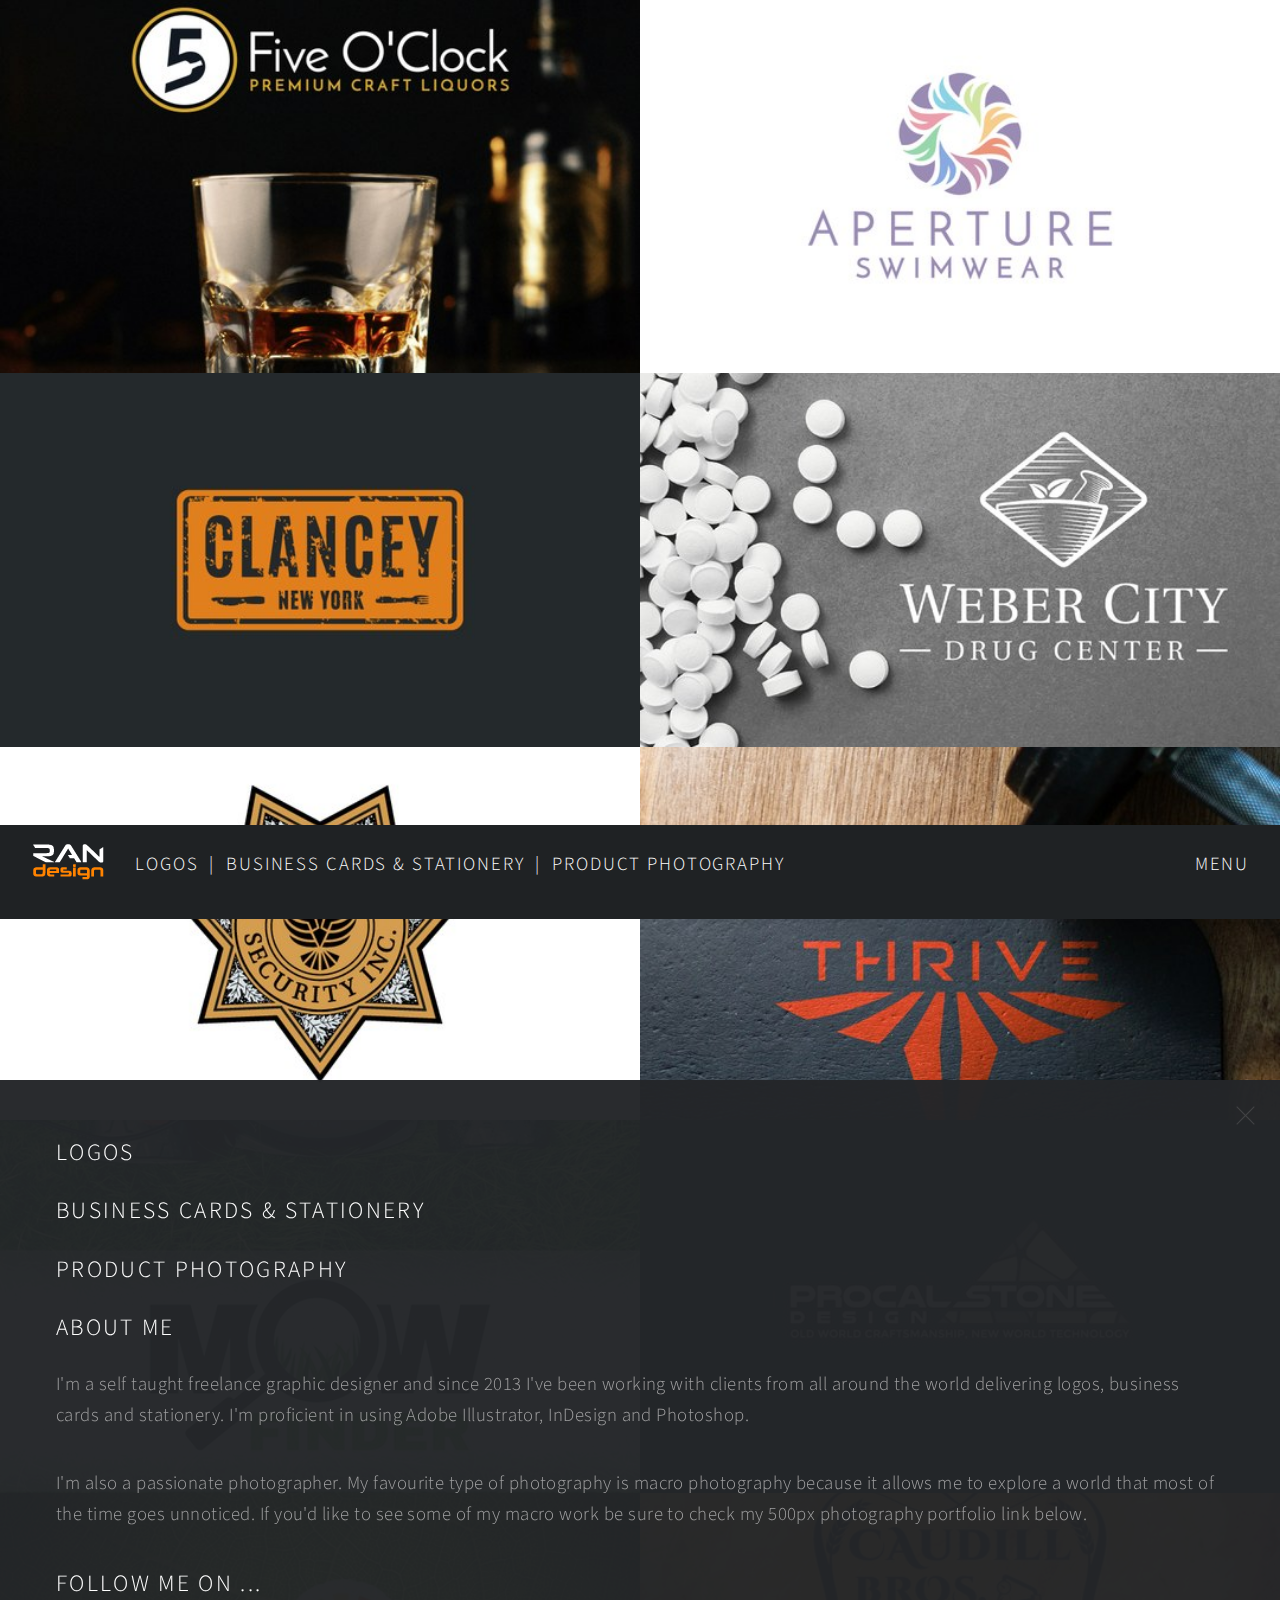
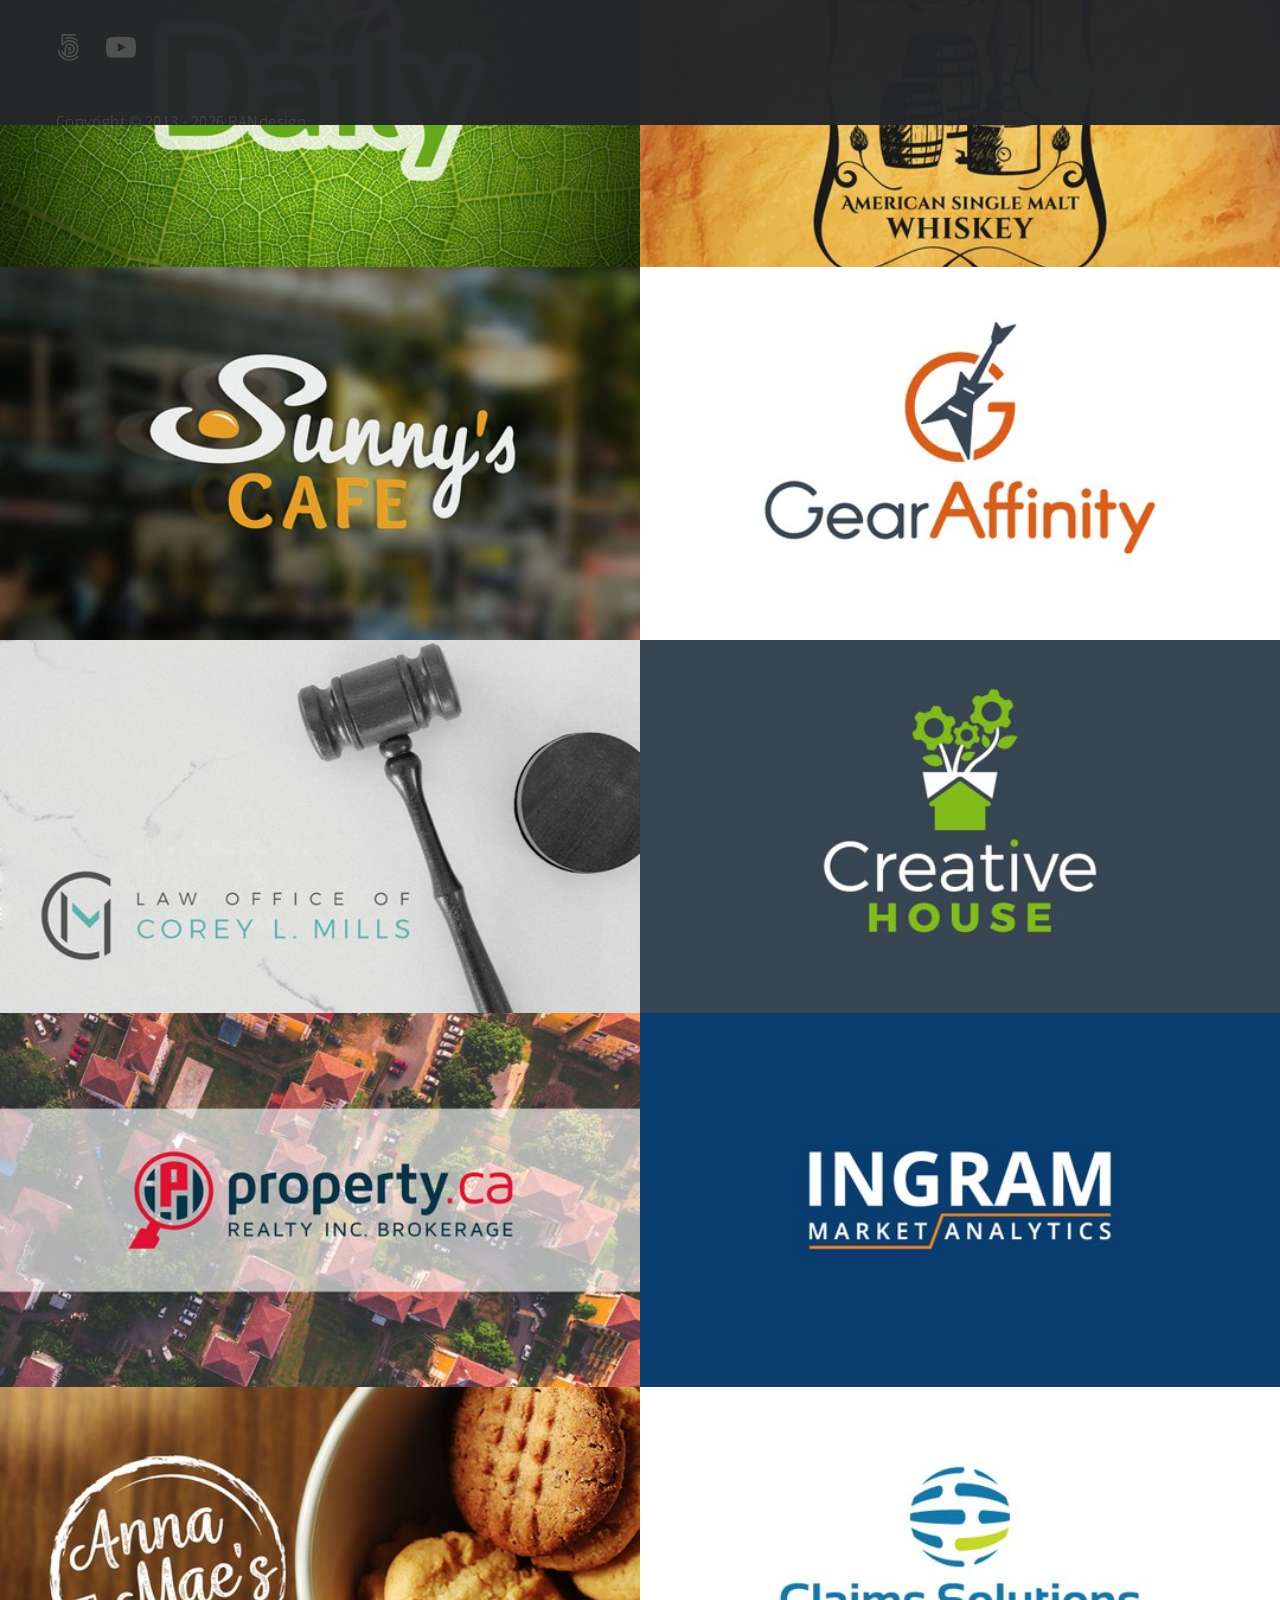
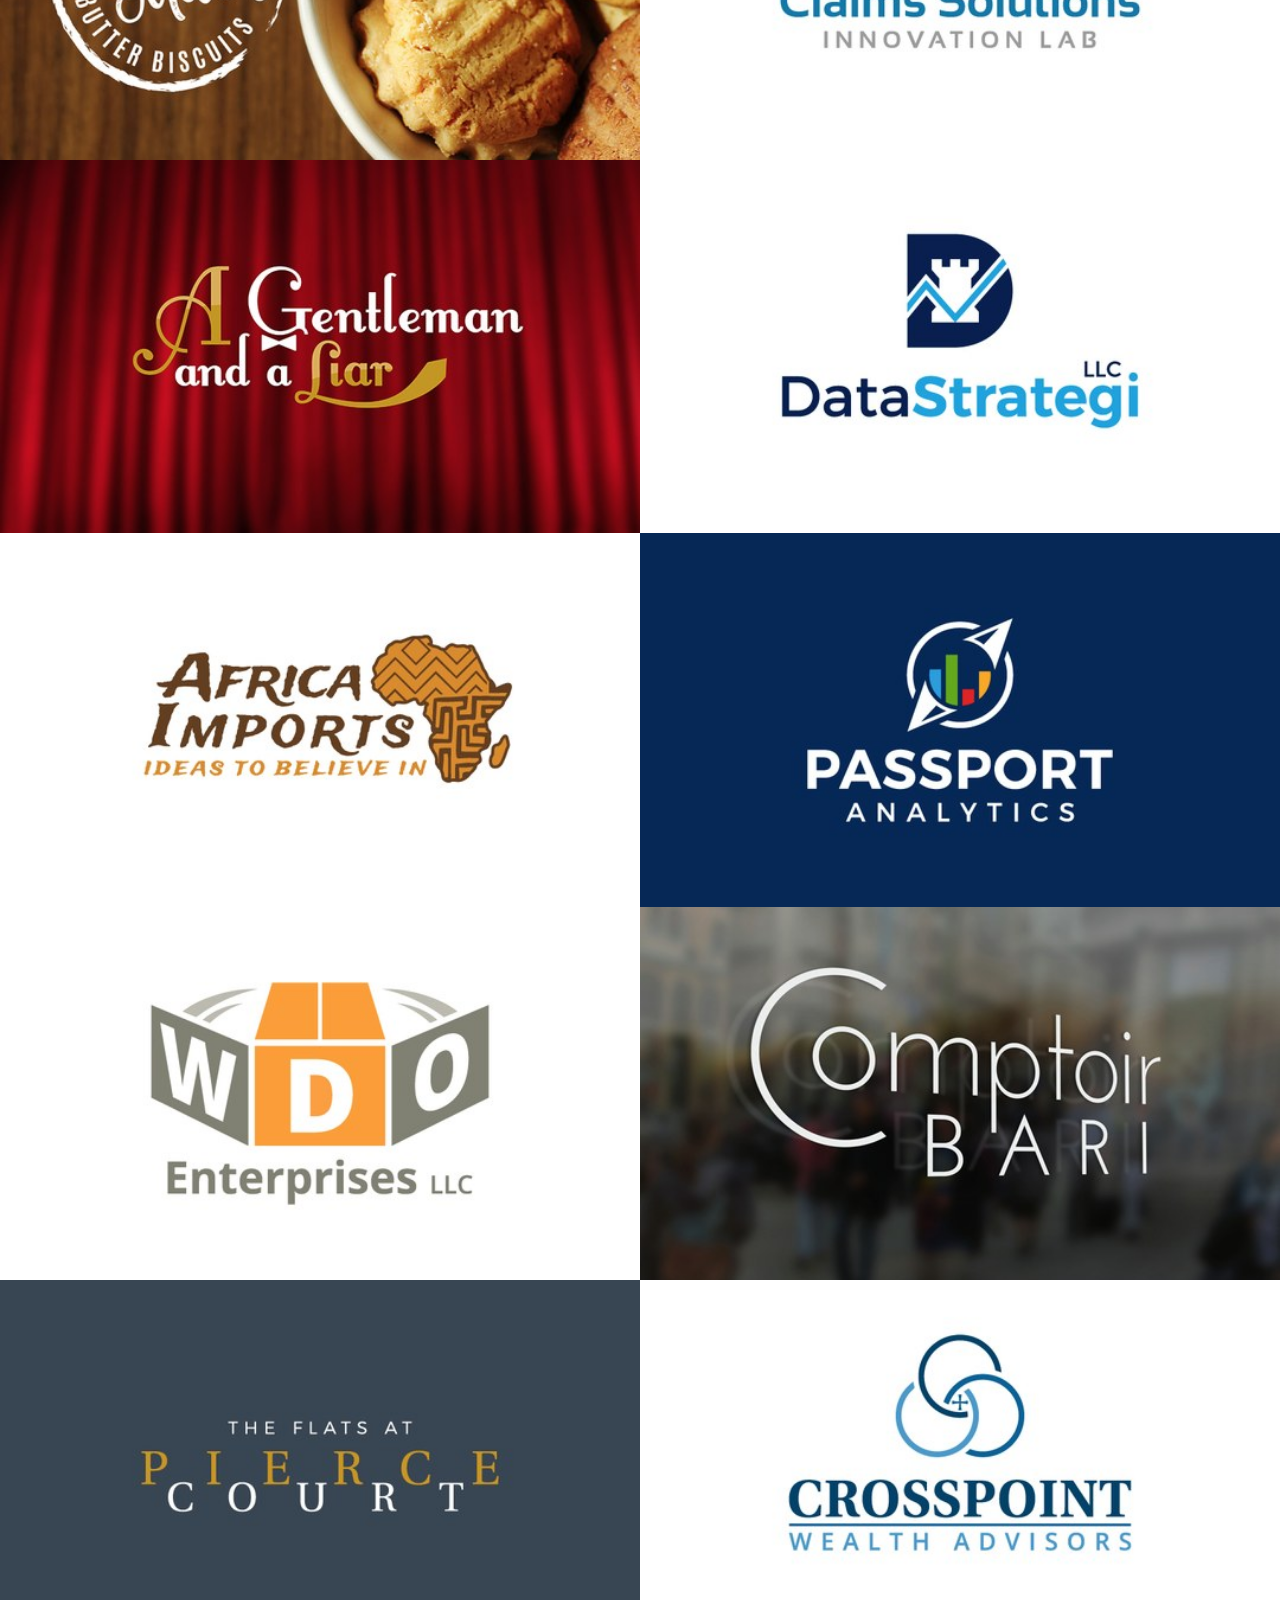
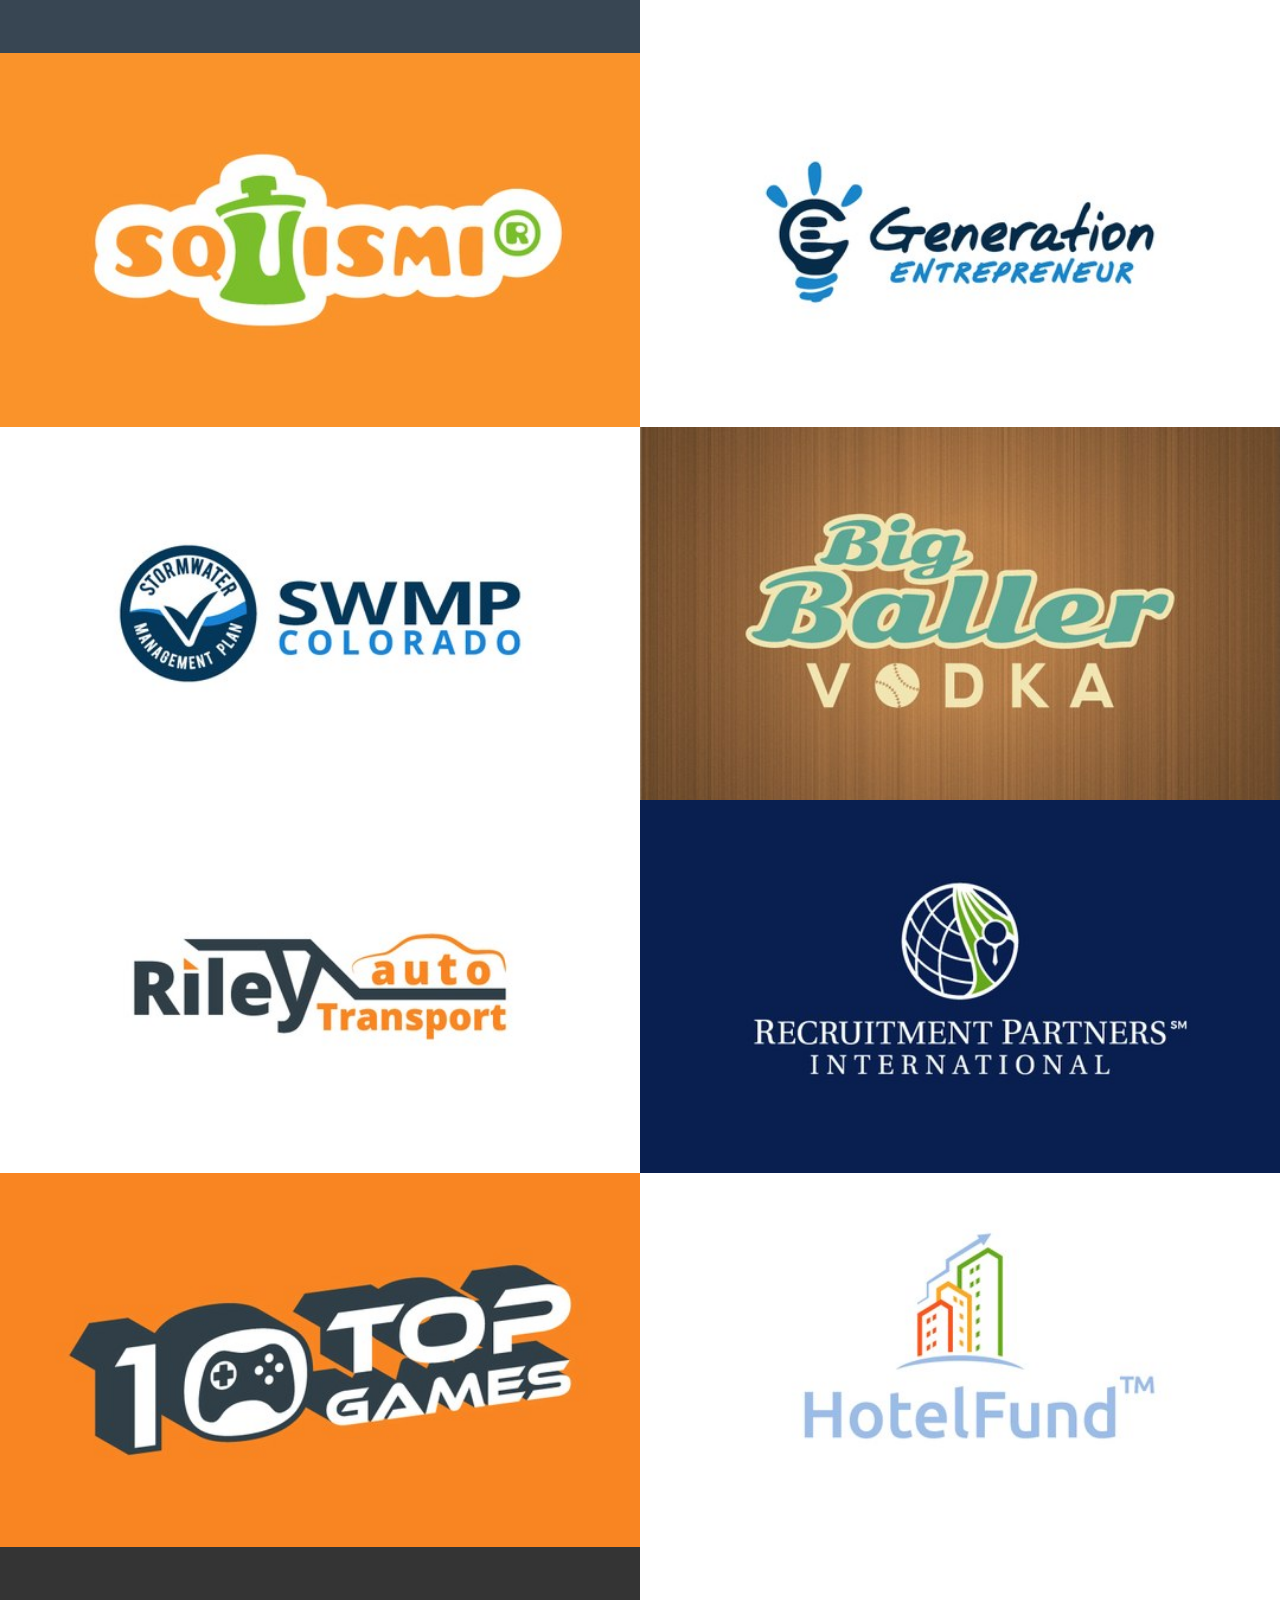
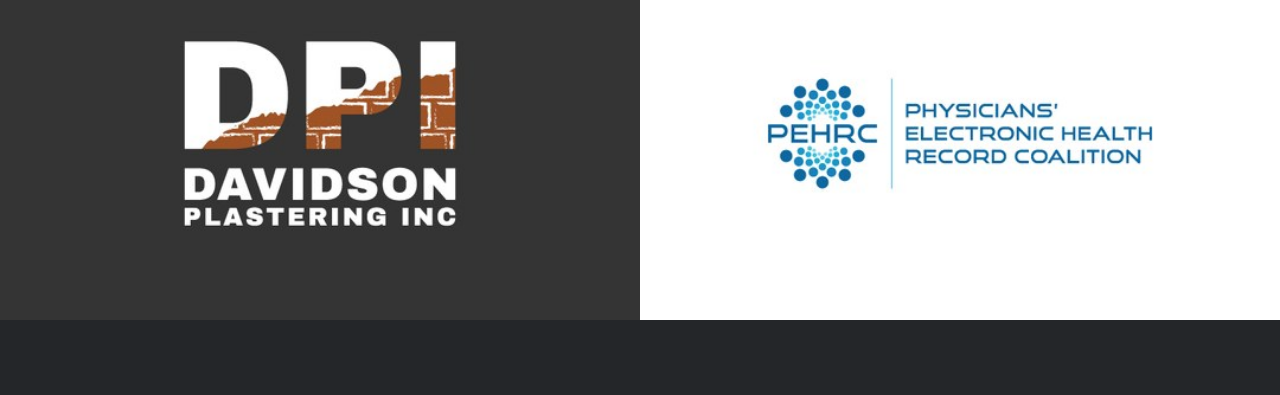
==== commit c5a4a934: "Add files via upload" ====
--- a/index.html
+++ b/index.html
@@ -22,12 +22,12 @@
 				<!-- Header -->
 					<header id="header">
 						<h1><img src="Logo.png" alt="" /></h1>
-						<!--<h1><strong>&ensp;P&thinsp;o&thinsp;r&thinsp;t&thinsp;f&thinsp;o&thinsp;l&thinsp;i&thinsp;o</strong></h1>-->
 						<h1><strong>&ensp;&ensp;<a href="index.html" target="_self">Logos</a>&ensp;|&ensp;<a href="business_cards_stationery.html" target="_self">Business Cards & Stationery</a>&ensp;|&ensp;<a href="product_photography.html" target="_self">Product Photography</a></strong></h1>
 						<!--<h1><a href="index.html"><strong>Multiverse</strong> by HTML5 UP</a></h1>-->
 						<nav>
 							<ul>
-								<li><a href="#footer" class="icon solid fa-info-circle">About</a></li>
+								<!--<li><a href="#footer" class="icon solid fa-info-circle">About</a></li>-->
+								<li><a href="#footer">Menu</a></li>
 							</ul>
 						</nav>
 					</header>
@@ -294,6 +294,9 @@
 						<div class="inner">
 							<div>
 								<section>
+									<h2><a href="index.html" target="_self">Logos</a></h2>
+									<h2><a href="business_cards_stationery.html" target="_self">Business Cards & Stationery</a></h2>
+									<h2><a href="product_photography.html" target="_self">Product Photography</a></h2>
 									<h2>About me</h2>
 									<p>I'm a self taught freelance graphic designer and since 2013 I've been working with clients from all around the world delivering logos, business cards and stationery. I'm proficient in using Adobe Illustrator, InDesign and Photoshop.</p>
 									<p>I'm also a passionate photographer. My favourite type of photography is macro photography because it allows me to explore a world that most of the time goes unnoticed. If you'd like to see some of my macro work be sure to check my 500px photography portfolio link below.</p>
